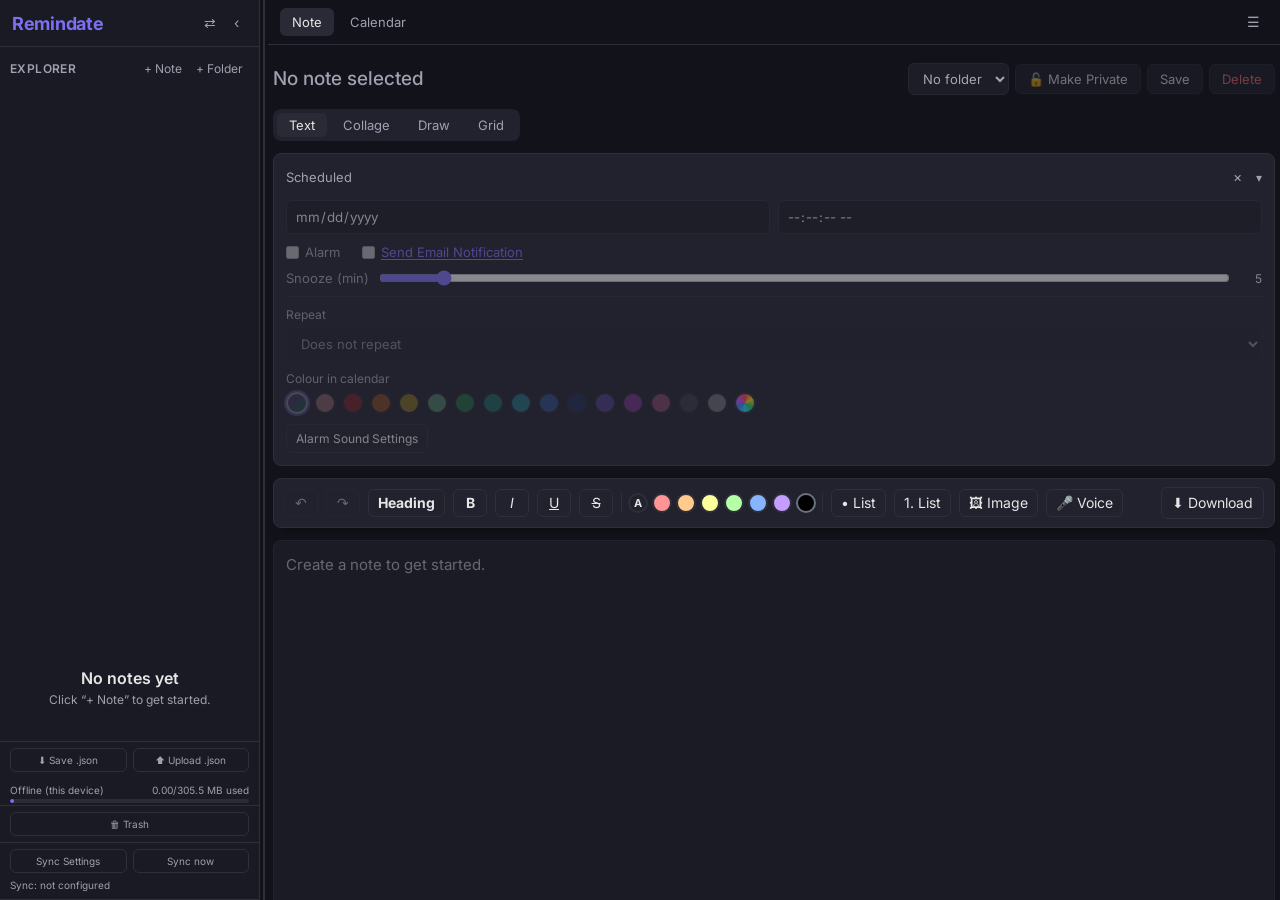
==== index.html @ 645e6fcd "MB usage shown" ====
<!DOCTYPE html>
<html lang="en">
<head>
    <meta charset="UTF-8">
    <meta name="viewport" content="width=device-width, initial-scale=1.0">
    <meta name="theme-color" content="#12121a">
    <title>Remindate</title>
    <link rel="icon" href="icon.svg" type="image/svg+xml">
    <link rel="stylesheet" href="style.css">
    <link rel="preconnect" href="https://fonts.googleapis.com">
    <link rel="preconnect" href="https://fonts.gstatic.com" crossorigin>
    <link href="https://fonts.googleapis.com/css2?family=Inter:wght@400;500;600;700&display=swap" rel="stylesheet">
</head>
<body>
    <div class="app" id="app">
        <!-- Sidebar -->
        <aside class="sidebar" id="sidebar">
            <div class="sidebar-header">
                <div class="sidebar-title">Remindate</div>
                <div class="sidebar-actions">
                    <button class="icon-btn" id="toggleSidebarSide" title="Move sidebar left or right">&#8644;</button>
                    <button class="icon-btn" id="collapseSidebar" title="Collapse sidebar">&#8249;</button>
                </div>
            </div>

            <div class="sidebar-section">
                <div class="sidebar-section-header">
                    <div>Explorer</div>
                    <div class="sidebar-section-actions">
                        <button class="ghost-btn" id="newNoteBtn">+ Note</button>
                        <button class="ghost-btn" id="newFolderBtn">+ Folder</button>
                    </div>
                </div>
                <div class="tree" id="tree"></div>
                <div class="empty-explorer" id="emptyExplorer" style="display:none;">
                    <div class="empty-title">No notes yet</div>
                    <div class="empty-sub">Click “+ Note” to get started.</div>
                </div>
            </div>

            <div class="sidebar-footer">
                <button class="footer-btn" id="exportBtn" title="Download all your notes as a .json file">⬇ Save .json</button>
                <button class="footer-btn" id="importBtn" title="Load notes from a .json file">⬆ Upload .json</button>
                <input type="file" id="importFile" accept=".json,application/json,text/plain" hidden>
            </div>
            <div class="storage-meters">
                <div class="storage-meter" hidden id="meterGithub">
                    <div class="storage-meter-top"><span class="storage-meter-name">GitHub (server)</span><span class="storage-meter-num"></span></div>
                    <div class="storage-meter-bar"><div class="storage-meter-fill"></div></div>
                </div>
                <div class="storage-meter" hidden id="meterServer">
                    <div class="storage-meter-top"><span class="storage-meter-name">Server</span><span class="storage-meter-num"></span></div>
                    <div class="storage-meter-bar"><div class="storage-meter-fill"></div></div>
                </div>
                <div class="storage-meter" id="meterLocal">
                    <div class="storage-meter-top"><span class="storage-meter-name">Offline (this device)</span><span class="storage-meter-num"></span></div>
                    <div class="storage-meter-bar"><div class="storage-meter-fill"></div></div>
                </div>
            </div>
            <div class="sidebar-footer">
                <button class="footer-btn" id="trashBtn" title="Recently deleted notes">🗑 Trash</button>
            </div>
            <div class="sidebar-footer">
                <button class="footer-btn" id="githubOpenBtn">Sync Settings</button>
                <button class="footer-btn" id="githubSyncBtn">Sync now</button>
            </div>
            <div class="github-status" id="githubStatus">Sync: not configured</div>
        </aside>

        <div class="sidebar-splitter" id="sidebarSplitter" title="Drag to resize the sidebar"></div>
        <button class="expand-sidebar" id="expandSidebar" title="Expand sidebar">&#8250;</button>

        <!-- Main panel -->
        <main class="main">
            <div class="topbar">
                <button class="icon-btn mobile-explorer-btn" id="mobileExplorerBtn" type="button" title="Notes &amp; folders" aria-label="Notes and folders">
                    <svg width="20" height="20" viewBox="0 0 24 24" fill="none" stroke="currentColor" stroke-width="2" stroke-linecap="round" stroke-linejoin="round"><path d="M3 7a2 2 0 0 1 2-2h4l2 2h8a2 2 0 0 1 2 2v8a2 2 0 0 1-2 2H5a2 2 0 0 1-2-2z"/></svg>
                </button>
                <div class="tabs">
                    <button class="tab active" id="tabNote">Note</button>
                    <button class="tab" id="tabCalendar">Calendar</button>
                </div>
                <button class="icon-btn" id="toggleSidebarMain" title="Settings">&#9776;</button>
            </div>

            <div class="content">
                <!-- Note-editor -->
                <section class="view" id="viewNote">
                    <div class="private-lock" id="privateLock" hidden>
                        <div class="private-lock-box">
                            <div class="private-lock-icon">🔒</div>
                            <div class="private-lock-title" id="privateLockTitle"></div>
                            <div class="private-lock-sub">This note is private.</div>
                            <div class="private-lock-form" id="privateLockForm">
                                <input type="password" id="privateLockInput" placeholder="Private Note Pass" autocomplete="off" aria-label="Private Note Pass">
                                <button class="btn btn-primary" id="privateLockBtn" type="button">Open</button>
                            </div>
                            <div class="private-lock-error" id="privateLockError" role="alert"></div>
                            <button class="link-btn private-lock-nopass" id="privateLockNoPass" type="button" hidden>Set your 'Private Note Pass' in Settings (Top right)</button>
                        </div>
                    </div>
                    <div class="editor-header">
                        <input type="text" id="noteTitle" class="title-input" placeholder="Title" autocomplete="off">
                        <div class="editor-actions">
                            <select id="noteFolder" class="folder-select" title="Folder for this note"></select>
                            <button class="btn private-btn" id="privateBtn" type="button" aria-pressed="false">🔓 Make Private</button>
                            <button class="btn" id="saveNoteBtn">Save</button>
                            <button class="btn btn-danger" id="deleteNoteBtn">Delete</button>
                        </div>
                    </div>

                    <div class="editor-toolbar">
                        <div class="mode-toggle">
                            <button class="toggle-btn active" id="modeText">Text</button>
                            <button class="toggle-btn" id="modeCollage">Collage</button>
                            <button class="toggle-btn" id="modeDraw">Draw</button>
                            <button class="toggle-btn" id="modeGrid">Grid</button>
                        </div>
                    </div>

                    <div class="card schedule-card">
                        <div class="card-header" id="scheduleHeader">
                            <div>Scheduled</div>
                            <div class="card-header-actions">
                                <button class="icon-btn" id="unscheduleBtn" title="Clear schedule">×</button>
                                <span class="chevron" id="scheduleChevron">&#9656;</span>
                            </div>
                        </div>
                        <div class="schedule-body" id="scheduleBody">
                            <div class="schedule-row">
                                <input type="date" id="scheduleDate" aria-label="Date">
                                <input type="time" id="scheduleTime" step="1" aria-label="Time">
                            </div>
                            <div class="check-row-group">
                                <label class="check-row"><input type="checkbox" id="alarmEnabled"> Alarm</label>
                                <span class="check-row email-row">
                                    <input type="checkbox" id="emailEnabled" aria-label="Send Email Notification">
                                    <button type="button" class="link-btn" id="emailSettingsLink" title="Set the email address">Send Email Notification</button>
                                    <span class="email-to" id="emailToLabel"></span>
                                </span>
                            </div>
                            <div class="step-row">
                                <span title="How long “Snooze” waits before the alarm rings again">Snooze (min)</span>
                                <input type="range" id="snoozeMinutes" min="1" max="60" value="5">
                                <span class="step-value" id="snoozeMinutesLabel">5</span>
                            </div>
                            <div class="schedule-section">
                                <div class="plan-row">
                                    <label for="edRepeatMode">Repeat</label>
                                    <select id="edRepeatMode" class="repeat-select"></select>
                                </div>
                                <div id="edWeeklyOptions" class="ed-weekly" hidden>
                                    <div class="advanced-label">Repeat on</div>
                                    <div class="weekday-options" id="edWeekdays"></div>
                                </div>
                                <div class="plan-row" id="edRepeatEndRow" hidden>
                                    <label for="edRepeatEnd">End date (optional)</label>
                                    <input type="date" id="edRepeatEnd">
                                </div>
                                <div class="skipped-row" id="edSkippedRow" hidden>
                                    <div class="advanced-label">Skipped days <span class="skipped-hint">(click ✕ to bring a day back)</span></div>
                                    <div class="skipped-list" id="edSkipped"></div>
                                </div>
                            </div>
                            <div class="note-color-row">
                                <span class="advanced-label">Colour in calendar</span>
                                <div class="note-colors" id="noteColors"></div>
                            </div>
                            <div class="schedule-summary" id="scheduleSummary"></div>
                            <div class="schedule-buttons">
                                <button class="btn alarm-sound-settings-btn" id="openAlarmSoundSettings" type="button">Alarm Sound Settings</button>
                            </div>
                        </div>
                    </div>

                    <div class="card draw-toolbar" id="drawToolbar" style="display:none;">
                        <div class="draw-tools">
                            <button class="swatch" id="colorSwatch" title="Text color"></button>
                            <input type="range" id="brushSize" min="1" max="40" value="6" title="Thickness">
                            <span class="step-value" id="brushSizeLabel">6</span>
                            <button class="tool-btn" id="toolSelect" title="Select: drag a box around parts of the drawing, then move, copy (Ctrl+C / Ctrl+D) or delete them">⬚</button>
                            <button class="tool-btn active" id="toolPen" title="Pen">✎</button>
                            <button class="tool-btn" id="toolEraser" title="Eraser">⌫</button>
                            <button class="tool-btn" id="toolFill" title="Bucket: click an area to fill it with the current colour">🪣</button>
                            <button class="tool-btn" id="toolImage" title="Add a picture (or paste one with Ctrl+V)">🖼</button>
                            <input type="file" id="drawImageFile" accept="image/*" multiple hidden>
                            <button class="tool-btn" id="toolUndo" title="Undo">↶</button>
                            <button class="tool-btn" id="toolClear" title="Clear all">✕</button>
                            <button class="tool-btn" id="toolCanvasBg" title="Canvas background">◧</button>
                            <span class="pick-actions" id="pickActions" hidden>
                                <span class="pick-count" id="pickCount"></span>
                                <button class="tool-btn pick-btn" id="pickCopy" type="button" title="Make a copy (Ctrl+D)">⧉ Copy</button>
                                <button class="tool-btn pick-btn danger" id="pickDelete" type="button" title="Delete (Delete key)">🗑 Delete</button>
                            </span>
                        </div>
                    </div>

                    <div class="card draw-toolbar text-toolbar" id="textToolbar">
                        <div class="draw-tools">
                            <button class="tool-btn" id="textUndo" type="button" title="Undo (Ctrl+Z)" disabled>↶</button>
                            <button class="tool-btn" id="textRedo" type="button" title="Redo (Ctrl+Y)" disabled>↷</button>
                            <button class="tool-btn heading-btn" id="headingBtn" title="Heading (Ctrl+Alt+2) – click again for normal text">Heading</button>
                            <button class="tool-btn" data-cmd="bold" title="Bold (Ctrl+B)"><b>B</b></button>
                            <button class="tool-btn" data-cmd="italic" title="Italic (Ctrl+I)"><i>I</i></button>
                            <button class="tool-btn" data-cmd="underline" title="Underline (Ctrl+U)"><u>U</u></button>
                            <button class="tool-btn" data-cmd="strikeThrough" title="Strikethrough (Ctrl+Shift+X)"><s>S</s></button>
                            <span class="text-colors" id="textColors" title="Text colour"></span>
                            <button class="tool-btn" data-cmd="insertUnorderedList" title="Bullet list (or type “- ” at the start of a line)">&bull; List</button>
                            <button class="tool-btn" data-cmd="insertOrderedList" title="Numbered list (or type “1. ” at the start of a line)">1. List</button>
                            <button class="tool-btn" id="insertImageBtn" title="Insert image (you can also paste or drag images in)">🖼 Image</button>
                            <input type="file" id="imageFile" accept="image/*" multiple hidden>
                            <button class="tool-btn" id="insertVoiceBtn" title="Record a voice note">🎤 Voice</button>
                            <span class="image-tools" id="imageTools" hidden>
                                <span class="tool-label">Image size</span>
                                <button class="tool-btn" data-img-size="12" title="Small: 12% of the width">S</button>
                                <button class="tool-btn" data-img-size="24" title="Medium: 24% of the width (4 fit on a line)">M</button>
                                <button class="tool-btn" data-img-size="48" title="Large: 48% of the width (2 fit on a line)">L</button>
                                <button class="tool-btn" data-img-size="100" title="Full width">Full</button>
                                <button class="tool-btn" id="imageSideBySide" title="Put this picture next to the picture on the line above">⇥ Next to above</button>
                                <button class="tool-btn" id="imageOwnLine" title="Put this picture on a line of its own">↵ Own line</button>
                                <button class="tool-btn" id="imageDownload" title="Download picture">⬇ Download</button>
                                <button class="tool-btn" id="imageRemove" title="Remove image">Remove</button>
                            </span>
                            <button class="tool-btn text-download" id="textDownload" type="button" title="Download this note as PDF or Word">⬇ Download</button>
                        </div>
                    </div>

                    <div class="card draw-toolbar text-toolbar collage-toolbar" id="collageToolbar" style="display:none;">
                        <div class="draw-tools">
                            <button class="tool-btn active" type="button" data-cb-tool="select" title="Select and move (V) – drag on the board to select several things">↖</button>
                            <button class="tool-btn" type="button" data-cb-tool="hand" title="Move the board (H) – or drag with the middle mouse button / hold Space">✋</button>
                            <button class="tool-btn" type="button" data-cb-tool="sticky" title="Sticky note (N) – or double-click on the board">🗒 Sticky</button>
                            <button class="tool-btn" type="button" data-cb-tool="text" title="Text (T)">T Text</button>
                            <button class="tool-btn" type="button" data-cb-tool="frame" title="Frame (F) – click, or drag to choose its size. Things inside move with it">▭ Frame</button>
                            <button class="tool-btn" type="button" data-cb-tool="arrow" title="Arrow (A) – drag from one thing to another">↗ Arrow</button>
                            <button class="tool-btn" type="button" id="cbImageBtn" title="Add pictures (you can also paste or drop them on the board)">🖼 Image</button>
                            <input type="file" id="cbImageFile" accept="image/*" multiple hidden>
                            <span class="text-colors cb-colors" id="cbColors" title="Colour of the selected sticky notes, frames, arrows or texts"></span>
                            <button class="tool-btn heading-btn" type="button" id="cbHeading" title="Heading">Heading</button>
                            <button class="tool-btn" type="button" data-cb-cmd="bold" title="Bold (Ctrl+B)"><b>B</b></button>
                            <button class="tool-btn" type="button" data-cb-cmd="italic" title="Italic (Ctrl+I)"><i>I</i></button>
                            <button class="tool-btn" type="button" data-cb-cmd="underline" title="Underline (Ctrl+U)"><u>U</u></button>
                            <button class="tool-btn" type="button" data-cb-cmd="strikeThrough" title="Strikethrough"><s>S</s></button>
                            <span class="text-colors" id="cbTextColors" title="Text colour"></span>
                            <button class="tool-btn" type="button" data-cb-cmd="insertUnorderedList" title="Bullet list">&bull; List</button>
                            <button class="tool-btn" type="button" data-cb-cmd="insertOrderedList" title="Numbered list">1. List</button>
                            <button class="tool-btn" type="button" id="cbUndo" title="Undo (Ctrl+Z)" disabled>↶</button>
                            <button class="tool-btn" type="button" id="cbRedo" title="Redo (Ctrl+Y)" disabled>↷</button>
                            <button class="tool-btn" type="button" id="cbDup" title="Duplicate (Ctrl+D, or Alt + drag)" disabled>⧉</button>
                            <button class="tool-btn" type="button" id="cbFront" title="Bring to front" disabled>⤒</button>
                            <button class="tool-btn" type="button" id="cbBack" title="Send to back" disabled>⤓</button>
                            <button class="tool-btn" type="button" id="cbDelete" title="Delete (Delete key)" disabled>🗑</button>
                            <button class="tool-btn cb-zoom" type="button" id="cbZoom" title="Back to 100%">100%</button>
                            <button class="tool-btn" type="button" id="cbFit" title="Show everything">⛶</button>
                        </div>
                    </div>

                    <div class="card draw-toolbar" id="gridToolbar" style="display:none;">
                        <div class="draw-tools">
                            <button class="swatch" id="gridColorSwatch" title="Color"></button>
                            <button class="tool-btn" id="gridSelect" title="Select: drag a box around coloured cells, then move, copy (Ctrl+D or Alt+drag) or delete them">⬚</button>
                            <button class="tool-btn active" id="gridPen" title="Fill cells">✎</button>
                            <button class="tool-btn" id="gridEraser" title="Erase cells">⌫</button>
                            <select id="gridType" class="folder-select grid-type" title="Grid shape">
                                <option value="triangle">Triangles</option>
                                <option value="square">Squares</option>
                                <option value="hexagon">Hexagons</option>
                                <option value="octagon">Octagons</option>
                            </select>
                            <select id="gridSize" class="folder-select grid-size" title="Cell size">
                                <option value="L">L</option>
                                <option value="M">M</option>
                                <option value="S">S</option>
                            </select>
                            <button class="tool-btn grid-rotate" id="gridRotate" type="button" title="Turn the grid 45°">⟳ 0°</button>
                            <button class="tool-btn" id="gridUndo" title="Undo">↶</button>
                            <button class="tool-btn" id="gridClear" title="Clear grid">✕</button>
                            <button class="tool-btn" id="gridBg" title="Background">◧</button>
                            <span class="pick-actions" id="gridPickActions" hidden>
                                <span class="pick-count" id="gridPickCount"></span>
                                <button class="tool-btn pick-btn" id="gridPickCopy" type="button" title="Make a copy, then drag it (Ctrl+D)">⧉ Copy</button>
                                <button class="tool-btn pick-btn danger" id="gridPickDelete" type="button" title="Delete (Delete key)">🗑 Delete</button>
                            </span>
                        </div>
                    </div>

                    <div class="editor-body">
                        <div id="noteContent" class="text-editor rich-editor" contenteditable="true" spellcheck="true" data-placeholder="Write your note here..."></div>
                        <div class="collage-board" id="collageBoard" style="display:none;">
                            <div class="cb-world" id="cbWorld">
                                <div class="cb-layer" id="cbFrames"></div>
                                <svg class="cb-arrows" id="cbArrows" xmlns="http://www.w3.org/2000/svg"></svg>
                                <div class="cb-layer" id="cbItems"></div>
                            </div>
                            <div class="cb-marquee" id="cbMarquee" hidden></div>
                            <div class="cb-empty" id="cbEmpty">Double-click to add a sticky note · scroll to zoom · middle mouse button to move</div>
                        </div>
                        <div class="draw-container zoom-viewport" id="drawContainer" style="display:none;">
                            <canvas id="drawCanvas" width="800" height="600"></canvas>
                            <button class="zoom-reset" type="button" hidden title="Reset zoom">1:1</button>
                        </div>
                        <div class="draw-container zoom-viewport" id="gridContainer" style="display:none;">
                            <canvas id="gridCanvas" width="800" height="800"></canvas>
                            <button class="zoom-reset" type="button" hidden title="Reset zoom">1:1</button>
                        </div>
                        <div class="zoom-hint" id="zoomHint" style="display:none;">Pinch with two fingers to zoom and move · Ctrl + scroll to zoom and middle mouse button to move on a computer</div>
                    </div>
                </section>

                <!-- Calendar -->
                <section class="view" id="viewCalendar" style="display:none;">
                    <div class="calendar-header">
                        <button class="icon-btn" id="calPrev" title="Previous month">‹</button>
                        <div class="calendar-month" id="calendarMonth"></div>
                        <button class="icon-btn" id="calNext" title="Next month">›</button>
                        <button class="btn clock-toggle" id="clockToggle" type="button" title="World clocks">🕐 Clock</button>
                    </div>
                    <div class="calendar-pane" id="calendarPane">
                        <div class="calendar-weekdays" id="calendarWeekdays"></div>
                        <div class="calendar-grid" id="calendarGrid"></div>
                        <div class="calendar-day-notes" id="calendarDayNotes"></div>
                    </div>
                    <div class="clock-pane" id="clockPane" hidden>
                        <div class="clock-grid" id="clockGrid"></div>
                    </div>
                </section>
            </div>
        </main>
    </div>

    <!-- Color picker -->
    <div class="modal" id="colorModal">
        <div class="modal-backdrop" id="colorBackdrop"></div>
        <div class="modal-content">
            <div class="modal-header">
                <div>Choose a color</div>
                <button class="icon-btn" id="colorClose" title="Close">&times;</button>
            </div>
            <div class="palette" id="palette"></div>
            <input type="color" id="colorCustom" value="#d1d5db" aria-label="Custom color">
        </div>
    </div>

    <!-- Canvas background -->
    <div class="modal" id="canvasBgModal">
        <div class="modal-backdrop" id="canvasBgBackdrop"></div>
        <div class="modal-content">
            <div class="modal-header">
                <div>Canvas background</div>
                <button class="icon-btn" id="canvasBgClose" title="Close">&times;</button>
            </div>
            <div class="palette" id="canvasPalette"></div>
            <input type="color" id="canvasBgCustom" value="#000000" aria-label="Custom background color">
        </div>
    </div>

    <!-- Schedule a note from Explorer -->
    <div class="modal" id="planFromTreeModal">
        <div class="modal-backdrop" id="planFromTreeBackdrop"></div>
        <div class="modal-content plan-modal">
            <div class="modal-header">
                <div>Schedule note</div>
                <button class="icon-btn" id="planFromTreeClose" title="Close">&times;</button>
            </div>
            <div class="plan-note-title" id="planFromTreeNoteTitle">-</div>
            <div class="plan-row">
                <label for="planFromTreeDate">Date</label>
                <input type="date" id="planFromTreeDate">
            </div>
            <div class="plan-row">
                <label for="planFromTreeTime">Time</label>
                <input type="time" id="planFromTreeTime" step="1">
            </div>
            <div class="check-row-group">
                <label class="check-row"><input type="checkbox" id="planFromTreeAlarm"> Alarm</label>
                <span class="check-row email-row">
                    <input type="checkbox" id="planEmailEnabled" aria-label="Send Email Notification">
                    <button type="button" class="link-btn" id="planEmailLink" title="Set the email address">Send Email Notification</button>
                    <span class="email-to" id="planEmailLabel"></span>
                </span>
            </div>
            <div class="note-color-row">
                <span class="advanced-label">Colour in calendar</span>
                <div class="note-colors" id="planNoteColors"></div>
            </div>
            <div class="step-row">
                <span title="How long “Snooze” waits before the alarm rings again">Snooze (min)</span>
                <input type="range" id="planFromTreeSnooze" min="1" max="60" value="5">
                <span class="step-value" id="planFromTreeSnoozeLabel">5</span>
            </div>
            <button class="btn advanced-toggle" id="advancedSettingsToggle" type="button" aria-expanded="false">Advanced settings</button>
            <div id="advancedSettings" class="advanced-settings" hidden>
                <div class="plan-row">
                    <label for="repeatMode">Repeat</label>
                    <select id="repeatMode" class="repeat-select"></select>
                </div>
                <div id="weeklyOptions" hidden>
                    <div class="advanced-label">Repeat on</div>
                    <div class="weekday-options" id="weekdayOptions"></div>
                </div>
                <div class="plan-row" id="repeatEndRow"><label for="repeatEndDate">End date (optional)</label><input type="date" id="repeatEndDate"></div>
            </div>
            <div class="modal-actions">
                <button class="btn" id="planFromTreeCancel">Cancel</button>
                <button class="btn btn-primary" id="planFromTreeSave">Save</button>
            </div>
        </div>
    </div>

    <div class="modal" id="alarmSoundModal">
        <div class="modal-backdrop" id="alarmSoundBackdrop"></div>
        <div class="modal-content alarm-sound-modal">
            <div class="modal-header">
                <div>Alarm Sound Settings</div>
                <button class="icon-btn" id="alarmSoundClose" title="Close">&times;</button>
            </div>
            <p class="alarm-sound-description">The standard alarm sound is active by default. Choose a custom MP3, MP4 audio, or WAV file if you prefer.</p>
            <div class="alarm-sound-status" id="alarmSoundStatus">Using standard sound</div>
            <label class="plan-row" for="alarmSoundFile">Custom sound</label>
            <input type="file" id="alarmSoundFile" accept="audio/mpeg,audio/mp4,audio/wav,audio/x-wav,.mp3,.mp4,.wav">
            <button class="btn" id="standardAlarmSoundBtn" type="button">Use standard sound</button>
            <button class="btn" id="testAlarmSoundBtn" type="button">Test sound</button>
        </div>
    </div>

    <!-- Generic dialog (rename / confirm) -->
    <div class="modal dialog-modal" id="dialogModal">
        <div class="modal-backdrop" id="dialogBackdrop"></div>
        <div class="modal-content">
            <div class="modal-header">
                <div id="dialogTitle">Dialog</div>
                <button class="icon-btn" id="dialogClose" title="Close">&times;</button>
            </div>
            <div class="dialog-message" id="dialogMessage"></div>
            <input type="text" id="dialogInput" autocomplete="off">
            <div class="modal-actions">
                <button class="btn" id="dialogCancel">Cancel</button>
                <button class="btn" id="dialogAlt" hidden></button>
                <button class="btn btn-primary" id="dialogOk">OK</button>
            </div>
        </div>
    </div>

    <!-- Trash -->
    <div class="modal" id="trashModal">
        <div class="modal-backdrop" id="trashBackdrop"></div>
        <div class="modal-content trash-modal">
            <div class="modal-header">
                <div>Trash</div>
                <button class="icon-btn" id="trashClose" title="Close">&times;</button>
            </div>
            <div class="trash-help">Deleted notes stay here for 30 days on this device.</div>
            <div class="trash-list" id="trashList"></div>
            <div class="modal-actions">
                <button class="btn btn-danger" id="emptyTrashBtn">Empty trash</button>
            </div>
        </div>
    </div>

    <!-- Voice note recorder -->
    <div class="modal" id="voiceModal">
        <div class="modal-backdrop" id="voiceBackdrop"></div>
        <div class="modal-content voice-modal">
            <div class="modal-header">
                <div>Voice note</div>
                <button class="icon-btn" id="voiceClose" title="Close">&times;</button>
            </div>
            <div class="voice-recorder">
                <button class="voice-rec-btn" id="voiceRecBtn" type="button" title="Start recording">●</button>
                <div class="voice-rec-info">
                    <div class="voice-timer" id="voiceTimer">0:00</div>
                    <div class="voice-status" id="voiceStatus">Press the red button to start recording</div>
                    <div class="voice-level"><div class="voice-level-bar" id="voiceLevelBar"></div></div>
                </div>
            </div>
            <audio id="voicePreview" controls hidden></audio>
            <div class="plan-row">
                <label for="voiceName">Name</label>
                <input type="text" id="voiceName" autocomplete="off">
            </div>
            <div class="modal-actions">
                <button class="btn voice-upload" id="voiceUploadBtn" type="button">Upload audio file</button>
                <input type="file" id="voiceFile" accept="audio/*" multiple hidden>
                <button class="btn" id="voiceCancel" type="button">Cancel</button>
                <button class="btn btn-primary" id="voiceInsert" type="button" disabled>Insert</button>
            </div>
        </div>
    </div>

    <!-- Email notification -->
    <div class="modal" id="emailModal">
        <div class="modal-backdrop" id="emailBackdrop"></div>
        <div class="modal-content email-modal">
            <div class="modal-header">
                <div>Email notification</div>
                <button class="icon-btn" id="emailClose" title="Close">&times;</button>
            </div>
            <div class="email-help">Get an email at the scheduled time of this note (and on every repeat).</div>
            <div class="plan-row">
                <label for="emailAddress">Email address</label>
                <input type="email" id="emailAddress" placeholder="you@example.com" autocomplete="email">
            </div>
            <label class="check-row"><input type="checkbox" id="emailRemember" checked> Use this address for other notes too</label>
            <div class="email-status" id="emailStatus"></div>
            <button class="btn email-help-btn" id="emailHelpBtn" type="button">❓ How to setup: Google Apps Script Emails</button>
            <div class="modal-actions">
                <button class="btn" id="emailTurnOff" type="button">Turn off</button>
                <button class="btn" id="emailCancel" type="button">Cancel</button>
                <button class="btn btn-primary" id="emailSave" type="button">Save</button>
            </div>
        </div>
    </div>

    <!-- Pick an existing note for a calendar day -->
    <div class="modal" id="notePickerModal">
        <div class="modal-backdrop" id="notePickerBackdrop"></div>
        <div class="modal-content note-picker-modal">
            <div class="modal-header">
                <div id="notePickerTitle">Add a note to this day</div>
                <button class="icon-btn" id="notePickerClose" title="Close">&times;</button>
            </div>
            <input type="search" id="notePickerSearch" class="note-picker-search" placeholder="Search notes…" autocomplete="off">
            <div class="note-picker-list" id="notePickerList"></div>
        </div>
    </div>

    <!-- Action menu (⋯ on phones) -->
    <div class="modal action-sheet-modal" id="actionSheet">
        <div class="modal-backdrop" id="actionSheetBackdrop"></div>
        <div class="modal-content action-sheet">
            <div class="action-sheet-title" id="actionSheetTitle"></div>
            <div class="action-sheet-buttons" id="actionSheetButtons"></div>
            <button class="btn action-cancel" id="actionSheetCancel" type="button">Cancel</button>
        </div>
    </div>

    <!-- How to set up the Google Apps Script that sends the emails -->
    <div class="modal" id="emailHelpModal">
        <div class="modal-backdrop" id="emailHelpBackdrop"></div>
        <div class="modal-content email-help-modal">
            <div class="modal-header">
                <div>How to setup: Google Apps Script Emails</div>
                <button class="icon-btn" id="emailHelpClose" title="Close">&times;</button>
            </div>
            <div class="help-body">
                <p class="help-intro">Remindate is a website without its own server, so a small script in <b>your Google account</b> sends the emails. Every minute it reads your synced notes from GitHub and emails the ones that are due, from your own Gmail. You only set this up once; after that it also works when your computer and phone are off.</p>

                <ol class="help-steps">
                    <li>
                        <b>Turn on GitHub Sync in Remindate.</b>
                        Open <i>GitHub Sync settings</i> (bottom of the explorer), fill it in and tick <i>Sync automatically after changes</i>. The script only sees notes that are on GitHub.
                        <div class="help-note" id="emailHelpRepo"></div>
                    </li>
                    <li>
                        <b>Create the script.</b>
                        Go to <a href="https://script.google.com/home/projects/create" target="_blank" rel="noopener noreferrer">script.google.com → New project</a> (sign in with the Google account that should send the emails). Click the title <i>Untitled project</i> and name it <i>Remindate email reminders</i>.
                    </li>
                    <li>
                        <b>Paste the code.</b>
                        Select all the example code in the editor and delete it, then paste the Remindate code:
                        <div class="help-code-actions">
                            <button class="btn btn-primary" id="emailHelpCopy" type="button">📋 Copy code</button>
                            <button class="btn" id="emailHelpToggleCode" type="button">Show code</button>
                            <span class="help-copy-status" id="emailHelpCopyStatus"></span>
                        </div>
                        <textarea class="help-code" id="emailHelpCode" readonly hidden spellcheck="false"></textarea>
                        Press <kbd>Ctrl</kbd>+<kbd>S</kbd> to save.
                    </li>
                    <li>
                        <b>Check the time zone.</b>
                        Click the gear icon <i>Project Settings</i> on the left. The time zone should be yours (for the Netherlands: <i>(GMT+01:00) Central European Time – Amsterdam/Brussels</i>).
                    </li>
                    <li>
                        <b>Add your GitHub token.</b>
                        Still in Project Settings, scroll down to <i>Script properties</i> → <i>Add script property</i>.
                        Property: <code>GITHUB_TOKEN</code> · Value: your GitHub token (the same one as in Remindate's GitHub Sync settings). Click <i>Save script properties</i>.
                    </li>
                    <li>
                        <b>Start it.</b>
                        Go back to the editor (<i>&lt;&gt;</i> icon). At the top, choose the function <code>setup</code> and press <i>Run</i>.
                        Google asks for permission: <i>Review permissions</i> → choose your account → <i>Advanced</i> → <i>Go to Remindate email reminders (unsafe)</i> → <i>Allow</i>.
                        <span class="help-note">“Unsafe” only means Google hasn't reviewed it: it's your own script. It needs: send email as you, connect to GitHub, run every minute.</span>
                        The log should say <i>“Setup done. Found … notes … Checking every minute.”</i>
                        <span class="help-note">Error “Er is een serverfout opgetreden / A server error occurred”? That happens right after allowing. Just press <i>Run</i> again.</span>
                    </li>
                    <li>
                        <b>Send a test email.</b>
                        Choose the function <code>sendTestEmail</code> and press <i>Run</i>. Check your inbox (and the spam folder the first time).
                    </li>
                </ol>

                <div class="help-done">✅ That's it. In Remindate, tick <b>Send Email Notification</b> on a note and make sure it's synced. The email arrives within about a minute of the note's time.</div>

                <details class="help-trouble">
                    <summary>Something not working?</summary>
                    <ul>
                        <li><b>“Add the script property GITHUB_TOKEN first”</b>: step 5 is missing.</li>
                        <li><b>“GitHub refused the token”</b>: the token expired or can't read your data repo. Make a new one and paste it in the script property.</li>
                        <li><b>“remindate.json not found”</b>: GitHub Sync isn't on yet, or the repo name in the code doesn't match. Press <i>Sync now</i> in Remindate.</li>
                        <li><b>No emails</b>: in Apps Script, <i>Triggers</i> should show <code>checkReminders</code>, and <i>Executions</i> a run every minute. If not, run <code>setup</code> again.</li>
                        <li>A normal Gmail account can send about 100 emails a day.</li>
                    </ul>
                </details>
            </div>
            <div class="modal-actions">
                <a class="btn" href="https://script.google.com/home" target="_blank" rel="noopener noreferrer">Open Google Apps Script</a>
                <button class="btn btn-primary" id="emailHelpDone" type="button">Got it</button>
            </div>
        </div>
    </div>

    <!-- Settings Modal -->
    <div class="modal" id="settingsModal">
        <div class="modal-backdrop" id="settingsBackdrop"></div>
        <div class="modal-content settings-modal">
            <div class="modal-header">
                <div>Settings</div>
                <button class="icon-btn" id="settingsClose" title="Close">&times;</button>
            </div>
            <div class="settings-tabs" role="tablist">
                <button class="settings-tab active" data-tab="holidays" role="tab" type="button">Add Holiday Calendar</button>
                <button class="settings-tab" data-tab="pass" role="tab" type="button">Private Note Pass</button>
            </div>
            <div class="settings-section" data-settings-panel="pass" hidden>
                <div class="settings-title">Private Note Pass</div>
                <div class="settings-sub" id="passStatus"></div>
                <div class="plan-row" id="passCurrentRow">
                    <label for="passCurrent">Current pass</label>
                    <input type="password" id="passCurrent" autocomplete="off">
                </div>
                <div class="plan-row">
                    <label for="passNew">New pass</label>
                    <input type="password" id="passNew" autocomplete="new-password">
                </div>
                <div class="plan-row">
                    <label for="passRepeat">Repeat new pass</label>
                    <input type="password" id="passRepeat" autocomplete="new-password">
                </div>
                <div class="private-lock-error" id="passError" role="alert"></div>
                <div class="modal-actions"><button class="btn btn-primary" id="passSave" type="button">Set pass</button></div>
                <div class="settings-sub">Private notes ask for this pass every time you open them. The pass is saved on this device only, so set it on your other devices too. It locks the note in the app; the note itself is not encrypted in your synced file.</div>
            </div>
            <div class="settings-section" data-settings-panel="holidays">
                <div class="settings-title">Holidays in the calendar</div>
                <div class="settings-sub">Tick the holidays that should show up automatically.</div>
                <div class="holiday-options" id="holidayOptions"></div>
                <div class="holiday-legend"><span class="holiday-swatch"></span> Holidays look like this in the calendar</div>
            </div>
        </div>
    </div>

    <!-- GitHub Sync Modal -->
    <div class="modal" id="githubModal">
        <div class="modal-backdrop" id="githubBackdrop"></div>
        <div class="modal-content github-modal">
            <div class="modal-header">
                <div>GitHub Sync settings</div>
                <button class="icon-btn" id="githubClose" title="Close">&times;</button>
            </div>
            <div class="github-help">
                Use a <strong>fine-grained PAT</strong> with only <code>Contents: Read and write</code> access to your data repository.
                <a href="https://github.com/settings/personal-access-tokens" target="_blank" rel="noopener noreferrer">Find personal access tokens in GitHub settings &#8599;</a>
            </div>
            <div class="plan-row">
                <label for="ghOwner">Username / Owner</label>
                <input type="text" id="ghOwner" placeholder="your-github-username">
            </div>
            <div class="plan-row">
                <label for="ghRepo">Repository name</label>
                <input type="text" id="ghRepo" placeholder="Remindate-DATA-PRIVATE">
            </div>
            <div class="plan-row">
                <label for="ghPath">File path</label>
                <input type="text" id="ghPath" placeholder="remindate.json" value="remindate.json">
            </div>
            <div class="plan-row">
                <label for="ghToken">Personal Access Token</label>
                <input type="password" id="ghToken" placeholder="github_pat_...">
            </div>
            <label class="check-row"><input type="checkbox" id="ghAutoSync"> Sync automatically after changes</label>
            <div class="modal-actions">
                <button class="btn" id="githubTestBtn">Test connection</button>
                <button class="btn" id="githubClearBtn">Clear</button>
                <button class="btn btn-primary" id="githubSaveBtn">Save</button>
            </div>
            <div class="github-tip">Your token is stored only in this browser local storage.</div>
        </div>
    </div>

    <!-- Sync Settings: choose how to sync -->
    <div class="modal" id="syncChooserModal">
        <div class="modal-backdrop" id="syncChooserBackdrop"></div>
        <div class="modal-content sync-chooser">
            <div class="modal-header">
                <div>Sync Settings</div>
                <button class="icon-btn" id="syncChooserClose" title="Close">&times;</button>
            </div>
            <div class="github-help">Choose where your remindate.json is kept in sync. You can use one or both; “Sync now” syncs everything that is set up.</div>
            <button class="sync-choice" id="syncChooseGithub" type="button">
                <span class="sync-choice-icon">🐙</span>
                <span class="sync-choice-text"><b>GitHub Sync</b><small>Free. Stores remindate.json in a private GitHub repo. Needed for the email reminders.</small></span>
                <span class="sync-choice-state" id="syncChooseGithubState"></span>
            </button>
            <button class="sync-choice" id="syncChooseServer" type="button">
                <span class="sync-choice-icon">🖥️</span>
                <span class="sync-choice-text"><b>Server Sync</b><small>Your own (paid) server or hosting, e.g. a VPS, Railway or Render, running the Remindate sync server.</small></span>
                <span class="sync-choice-state" id="syncChooseServerState"></span>
            </button>
        </div>
    </div>

    <!-- Server Sync Modal -->
    <div class="modal" id="serverModal">
        <div class="modal-backdrop" id="serverBackdrop"></div>
        <div class="modal-content github-modal">
            <div class="modal-header">
                <div>Server Sync settings</div>
                <button class="icon-btn" id="serverClose" title="Close">&times;</button>
            </div>
            <div class="github-help">
                Sync remindate.json with your own server. Put <code>scripts/remindate-sync-server.js</code> on any paid host that runs Node.js (VPS, Railway, Render, …) and fill in its address and token below. See <code>SERVER-SYNC.md</code> for the steps.
                The address must use <code>https://</code>.
            </div>
            <div class="plan-row">
                <label for="srvUrl">Server address</label>
                <input type="url" id="srvUrl" placeholder="https://your-server.example.com/remindate.json">
            </div>
            <div class="plan-row">
                <label for="srvToken">Access token</label>
                <input type="password" id="srvToken" placeholder="the SYNC_TOKEN you set on the server">
            </div>
            <label class="check-row"><input type="checkbox" id="srvAutoSync"> Sync automatically after changes</label>
            <div class="modal-actions">
                <button class="btn" id="serverTestBtn">Test connection</button>
                <button class="btn" id="serverClearBtn">Clear</button>
                <button class="btn btn-primary" id="serverSaveBtn">Save</button>
            </div>
            <div class="github-tip">Your token is stored only in this browser local storage. Email reminders still read from GitHub.</div>
        </div>
    </div>

    <!-- Add a world clock -->
    <div class="modal" id="clockModal">
        <div class="modal-backdrop" id="clockBackdrop"></div>
        <div class="modal-content clock-modal">
            <div class="modal-header">
                <div>Add a clock</div>
                <button class="icon-btn" id="clockClose" title="Close">&times;</button>
            </div>
            <input type="search" id="clockSearch" placeholder="Search a city or country…" autocomplete="off" aria-label="Search a city or country">
            <div class="clock-city-list" id="clockCityList"></div>
        </div>
    </div>

    <div id="toastHost"></div>

    <script src="app.js"></script>
</body>
</html>
---- style.css ----
* {
    margin: 0;
    padding: 0;
    box-sizing: border-box;
}

:root {
    --bg: #12121a;
    --panel: #1a1a24;
    --card: #22222e;
    --border: #2f2f3a;
    --text: #e6e6e6;
    --text-dim: #a0a0b0;
    --primary: #7c6ff0;
    --danger: #f87171;
    --hover: #2a2a36;
    --sidebar-width: 260px;
}

html, body {
    height: 100%;
}

body {
    font-family: 'Inter', -apple-system, BlinkMacSystemFont, 'Segoe UI', sans-serif;
    background: var(--bg);
    color: var(--text);
    overflow: hidden;
}

button, input, select, textarea {
    font-family: inherit;
}

button:disabled {
    opacity: 0.45;
    cursor: not-allowed;
}

/* ---------- layout ---------- */

.app {
    display: grid;
    grid-template-columns: var(--sidebar-width) 8px 1fr;
    height: 100vh;
    height: 100dvh;
    position: relative;
}

.app.sidebar-right {
    grid-template-columns: 1fr 8px var(--sidebar-width);
}

.app .sidebar { grid-column: 1; grid-row: 1; }
.app .sidebar-splitter { grid-column: 2; grid-row: 1; }
.app .main { grid-column: 3; grid-row: 1; }

.app.sidebar-right .sidebar {
    grid-column: 3;
    grid-row: 1;
}

.app.sidebar-right .sidebar-splitter {
    grid-column: 2;
    grid-row: 1;
}

.app.sidebar-right .main {
    grid-column: 1;
    grid-row: 1;
}

.app.sidebar-collapsed {
    grid-template-columns: 0 0 1fr;
}

.app.sidebar-collapsed.sidebar-right {
    grid-template-columns: 1fr 0 0;
}

.app.sidebar-collapsed .sidebar,
.app.sidebar-collapsed .sidebar-splitter {
    display: none;
}

/* ---------- sidebar ---------- */

.sidebar {
    background: var(--panel);
    border-right: 1px solid var(--border);
    display: flex;
    flex-direction: column;
    overflow: hidden;
    min-width: 0;
}

.sidebar-right .sidebar {
    border-right: none;
    border-left: 1px solid var(--border);
}

.sidebar-header {
    display: flex;
    align-items: center;
    justify-content: space-between;
    padding: 10px 12px;
    border-bottom: 1px solid var(--border);
    flex-shrink: 0;
}

.sidebar-title {
    font-weight: 700;
    color: var(--primary);
    font-size: 18px;
    letter-spacing: -0.3px;
}

.sidebar-actions {
    display: flex;
    gap: 2px;
}

.icon-btn {
    background: transparent;
    border: none;
    color: var(--text-dim);
    cursor: pointer;
    padding: 6px 8px;
    border-radius: 6px;
    font-size: 14px;
    line-height: 1;
}

.icon-btn:hover {
    background: var(--hover);
    color: var(--text);
}

.sidebar-section {
    flex: 1;
    display: flex;
    flex-direction: column;
    overflow: hidden;
    padding: 10px;
    min-height: 0;
}

.sidebar-section-header {
    display: flex;
    align-items: center;
    justify-content: space-between;
    margin-bottom: 8px;
    color: var(--text-dim);
    font-size: 12px;
    font-weight: 600;
    text-transform: uppercase;
    letter-spacing: 0.4px;
    flex-shrink: 0;
}

.sidebar-section-actions {
    display: flex;
    gap: 2px;
    text-transform: none;
    letter-spacing: 0;
}

.ghost-btn {
    background: transparent;
    border: none;
    color: var(--text-dim);
    cursor: pointer;
    padding: 4px 6px;
    border-radius: 6px;
    font-size: 12px;
}

.ghost-btn:hover {
    background: var(--hover);
    color: var(--text);
}

.tree {
    flex: 1;
    overflow-y: auto;
    display: flex;
    flex-direction: column;
    gap: 2px;
    min-height: 0;
}

.tree::-webkit-scrollbar,
.content::-webkit-scrollbar {
    width: 8px;
}

.tree::-webkit-scrollbar-thumb,
.content::-webkit-scrollbar-thumb {
    background: var(--border);
    border-radius: 4px;
}

.folder {
    display: flex;
    flex-direction: column;
}

.folder-header {
    display: flex;
    align-items: center;
    gap: 6px;
    padding: 6px 8px;
    border-radius: 6px;
    cursor: pointer;
    -webkit-user-select: none; user-select: none;
}

.folder-header:hover {
    background: var(--hover);
}

.folder-header.drag-over { background: rgba(124, 111, 240, 0.2); outline: 1px solid var(--primary); }

.folder-chevron {
    font-size: 11px;
    color: var(--text-dim);
    width: 10px;
    text-align: center;
}

.folder-name {
    flex: 1;
    font-size: 13px;
    white-space: nowrap;
    overflow: hidden;
    text-overflow: ellipsis;
}

.folder-actions {
    display: flex;
    gap: 4px;
    opacity: 0;
}

.folder-header:hover .folder-actions,
.folder-header:focus-within .folder-actions {
    opacity: 1;
}

.folder-action-btn {
    border: 1px solid var(--border);
    border-radius: 5px;
    background: var(--panel);
    color: var(--text-dim);
    padding: 4px 7px;
    font-size: 10px;
    cursor: pointer;
    white-space: nowrap;
}

.folder-action-btn:hover { color: var(--text); border-color: var(--primary); }
.folder-delete:hover { border-color: var(--danger); color: var(--danger); }

.folder-items {
    display: flex;
    flex-direction: column;
    margin-left: 14px;
    gap: 2px;
    border-left: 1px solid var(--border);
    padding-left: 6px;
}

.folder-empty {
    font-size: 12px;
    color: var(--text-dim);
    padding: 4px 8px;
}

.note-item {
    display: flex;
    flex-direction: column;
    padding: 6px 8px;
    border-radius: 6px;
    cursor: grab;
    gap: 2px;
}

.note-item:active {
    cursor: grabbing;
}

.note-item:hover {
    background: var(--hover);
}

.note-item.active {
    background: rgba(124, 111, 240, 0.18);
    box-shadow: inset 2px 0 0 var(--primary);
}

.note-item-title {
    font-size: 13px;
    white-space: nowrap;
    overflow: hidden;
    text-overflow: ellipsis;
}

.note-item-meta {
    font-size: 11px;
    color: var(--text-dim);
    white-space: nowrap;
    overflow: hidden;
    text-overflow: ellipsis;
}

.empty-explorer {
    text-align: center;
    color: var(--text-dim);
    padding: 24px 8px;
}

.empty-title {
    font-weight: 600;
    margin-bottom: 4px;
    color: var(--text);
}

.empty-sub {
    font-size: 12px;
}

.sidebar-footer {
    border-top: 1px solid var(--border);
    padding: 6px 10px;
    display: flex;
    gap: 6px;
    flex-shrink: 0;
}

.footer-btn {
    flex: 1;
    background: transparent;
    border: 1px solid var(--border);
    color: var(--text-dim);
    border-radius: 6px;
    padding: 5px 4px;
    font-size: 10px;
    cursor: pointer;
    white-space: nowrap;
    overflow: hidden;
    text-overflow: ellipsis;
}

.footer-btn:hover {
    color: var(--text);
    border-color: var(--primary);
}

.sync-status {
    padding: 4px 10px 4px;
    font-size: 10px;
    color: var(--text-dim);
    white-space: nowrap;
    overflow: hidden;
    text-overflow: ellipsis;
}

.github-status {
    padding: 0 10px 8px;
    font-size: 10px;
    color: var(--text-dim);
    border-bottom: 1px solid var(--border);
    white-space: nowrap;
    overflow: hidden;
    text-overflow: ellipsis;
}

/* ---------- splitter ---------- */

.sidebar-splitter {
    background: transparent;
    cursor: col-resize;
    position: relative;
    z-index: 5;
}

.sidebar-splitter::after {
    content: '';
    position: absolute;
    left: 3px;
    top: 0;
    bottom: 0;
    width: 2px;
    background: var(--border);
}

.sidebar-splitter:hover::after,
.sidebar-splitter.dragging::after {
    background: var(--primary);
}

.expand-sidebar {
    position: fixed;
    top: 50%;
    transform: translateY(-50%);
    z-index: 20;
    background: var(--panel);
    border: 1px solid var(--border);
    color: var(--text);
    border-radius: 6px;
    padding: 10px 6px;
    cursor: pointer;
    display: none;
}

.expand-sidebar:hover {
    border-color: var(--primary);
}

/* ---------- main ---------- */

.main {
    display: flex;
    flex-direction: column;
    overflow: hidden;
    min-width: 0;
}

.topbar {
    display: flex;
    align-items: center;
    justify-content: space-between;
    padding: 8px 12px;
    border-bottom: 1px solid var(--border);
    flex-shrink: 0;
}

.tabs {
    display: flex;
    gap: 4px;
}

.tab {
    background: transparent;
    border: none;
    color: var(--text-dim);
    cursor: pointer;
    padding: 6px 12px;
    border-radius: 6px;
    font-size: 13px;
}

.tab:hover {
    color: var(--text);
}

.tab.active {
    background: var(--hover);
    color: var(--text);
}

.content {
    flex: 1;
    overflow-y: auto;
    padding: 16px;
    min-height: 0;
}

.view {
    max-width: 1200px;
    margin: 0 auto;
    display: flex;
    flex-direction: column;
    gap: 12px;
    padding-bottom: 24px;
}

/* ---------- editor ---------- */

.editor-header {
    display: flex;
    gap: 8px;
    align-items: center;
}

.title-input {
    flex: 1;
    min-width: 0;
    background: transparent;
    border: none;
    border-bottom: 1px solid transparent;
    color: var(--text);
    font-size: 19px;
    font-weight: 700;
    padding: 6px 0;
    outline: none;
}

.title-input:focus {
    border-bottom-color: var(--border);
}

.title-input::placeholder {
    color: var(--text-dim);
    font-weight: 500;
}

.editor-actions {
    display: flex;
    gap: 6px;
    flex-shrink: 0;
}

.btn {
    background: var(--card);
    border: 1px solid var(--border);
    color: var(--text);
    cursor: pointer;
    padding: 6px 12px;
    border-radius: 6px;
    font-size: 13px;
}

.btn:hover {
    background: var(--hover);
}

.btn-danger {
    color: var(--danger);
}

.btn-danger:hover {
    border-color: var(--danger);
}

.editor-toolbar {
    display: flex;
    align-items: center;
    justify-content: space-between;
    gap: 8px;
}

.mode-toggle {
    display: flex;
    gap: 4px;
    background: var(--card);
    padding: 4px;
    border-radius: 8px;
}

.toggle-btn {
    background: transparent;
    border: none;
    color: var(--text-dim);
    cursor: pointer;
    padding: 4px 12px;
    border-radius: 5px;
    font-size: 13px;
}

.toggle-btn.active {
    background: var(--hover);
    color: var(--text);
}

.folder-select {
    background: var(--card);
    border: 1px solid var(--border);
    color: var(--text);
    padding: 6px 10px;
    border-radius: 6px;
    font-size: 13px;
    max-width: 200px;
}

/* ---------- cards ---------- */

.card {
    background: var(--card);
    border: 1px solid var(--border);
    border-radius: 8px;
    overflow: hidden;
}

.card-header {
    display: flex;
    align-items: center;
    justify-content: space-between;
    padding: 10px 12px;
    cursor: pointer;
    -webkit-user-select: none; user-select: none;
    font-size: 13px;
    color: var(--text-dim);
}

.card-header-actions {
    display: flex;
    align-items: center;
    gap: 6px;
}

.chevron {
    color: var(--text-dim);
    font-size: 12px;
}

.schedule-body {
    padding: 0 12px 12px;
    display: flex;
    flex-direction: column;
    gap: 10px;
}

.schedule-row {
    display: flex;
    gap: 8px;
}

.schedule-row input {
    flex: 1;
    min-width: 0;
    background: var(--panel);
    border: 1px solid var(--border);
    color: var(--text);
    padding: 6px 8px;
    border-radius: 6px;
    color-scheme: dark;
}

.check-row {
    display: flex;
    align-items: center;
    gap: 6px;
    font-size: 13px;
    color: var(--text-dim);
    cursor: pointer;
}

.step-row {
    display: flex;
    align-items: center;
    gap: 10px;
    font-size: 13px;
    color: var(--text-dim);
}

.step-row input[type="range"] {
    flex: 1;
    accent-color: var(--primary);
}

.step-value {
    min-width: 22px;
    text-align: right;
    color: var(--text);
    font-size: 12px;
}

/* ---------- drawing ---------- */

.draw-toolbar {
    padding: 8px 10px;
}

.draw-tools {
    display: flex;
    align-items: center;
    gap: 8px;
    flex-wrap: wrap;
}

.draw-tools input[type="range"] {
    width: 90px;
    accent-color: var(--primary);
}

.swatch {
    width: 28px;
    height: 28px;
    border-radius: 50%;
    border: 2px solid var(--border);
    cursor: pointer;
    background: #d1d5db;
    flex-shrink: 0;
}

.tool-btn {
    background: transparent;
    border: 1px solid var(--border);
    color: var(--text);
    cursor: pointer;
    padding: 5px 9px;
    border-radius: 6px;
    font-size: 14px;
    line-height: 1.2;
}

.tool-btn:hover {
    background: var(--hover);
}

.tool-btn.active {
    background: var(--hover);
    border-color: var(--primary);
}

.editor-body {
    display: flex;
    flex-direction: column;
}

.text-editor {
    width: 100%;
    min-height: 840px;
    background: var(--card);
    border: 1px solid var(--border);
    color: var(--text);
    padding: 12px;
    border-radius: 8px;
    font-size: 15px;
    line-height: 1.6;
    resize: vertical;
    outline: none;
}

.text-editor:focus {
    border-color: var(--primary);
}

.draw-container {
    width: 100%;
    background: var(--card);
    border: 1px solid var(--border);
    border-radius: 8px;
    overflow: hidden;
}

#drawCanvas {
    display: block;
    width: 100%;
    touch-action: none;
    cursor: crosshair;
}

/* ---------- calendar ---------- */

.calendar-header {
    display: flex;
    align-items: center;
    justify-content: center;
    gap: 16px;
    padding: 4px 0 8px;
}

.calendar-month {
    font-size: 18px;
    font-weight: 600;
    min-width: 200px;
    text-align: center;
    text-transform: capitalize;
}

.calendar-weekdays,
.calendar-grid {
    display: grid;
    grid-template-columns: repeat(7, minmax(0, 1fr));
    gap: 4px;
}

.calendar-weekday {
    text-align: center;
    font-size: 11px;
    color: var(--text-dim);
    text-transform: uppercase;
    padding: 4px 0;
    letter-spacing: 0.5px;
}

.calendar-day {
    background: var(--card);
    border: 1px solid var(--border);
    border-radius: 6px;
    padding: 6px;
    min-height: 78px;
    cursor: pointer;
    position: relative;
    transition: border-color 0.15s, background 0.15s;
}

.calendar-day:hover {
    border-color: var(--primary);
}

.calendar-day.other-month {
    opacity: 0.35;
}

.calendar-day.today {
    border-color: #fbbf24;
    box-shadow: inset 0 0 0 1px rgba(251, 191, 36, 0.6);
}

.calendar-day.drag-over {
    background: rgba(124, 111, 240, 0.18);
    border-color: var(--primary);
    box-shadow: 0 0 0 2px rgba(124, 111, 240, 0.25);
}

.calendar-day.selected {
    background: rgba(124, 111, 240, 0.16);
    border-color: var(--primary);
}

.calendar-day.drag-over {
    background: rgba(124, 111, 240, 0.14);
    border-color: var(--primary);
}

.calendar-day-number {
    font-size: 13px;
}

.calendar-count {
    position: absolute;
    bottom: 6px;
    left: 6px;
    font-size: 10px;
    color: var(--text-dim);
}

.calendar-dot {
    position: absolute;
    bottom: 8px;
    right: 8px;
    width: 6px;
    height: 6px;
    border-radius: 50%;
    background: var(--primary);
}

.calendar-day-notes {
    background: var(--card);
    border: 1px solid var(--border);
    border-radius: 8px;
    padding: 12px;
    display: flex;
    flex-direction: column;
    gap: 8px;
    min-height: 60px;
}

.calendar-day-title {
    font-size: 13px;
    font-weight: 600;
    color: var(--text-dim);
    text-transform: capitalize;
}

.calendar-hint {
    font-size: 12px;
    color: var(--text-dim);
}

.calendar-note-item {
    padding: 8px 10px;
    background: var(--panel);
    border-radius: 6px;
    cursor: pointer;
    font-size: 13px;
}

.calendar-note-item:hover {
    background: var(--hover);
}

.calendar-note-time {
    font-size: 11px;
    color: var(--text-dim);
    margin-top: 2px;
}

/* ---------- modals ---------- */

.modal {
    display: none;
    position: fixed;
    top: 0; right: 0; bottom: 0; left: 0;
    inset: 0;
    align-items: center;
    justify-content: center;
    z-index: 100;
    padding: 16px;
}

.modal.active {
    display: flex;
}

.modal-backdrop {
    position: absolute;
    top: 0; right: 0; bottom: 0; left: 0;
    inset: 0;
    background: rgba(7, 8, 14, 0.76);
    -webkit-backdrop-filter: blur(5px);
    backdrop-filter: blur(5px);
}

.modal-content {
    position: relative;
    background: var(--panel);
    border: 1px solid rgba(124, 111, 240, 0.28);
    border-radius: 14px;
    padding: 20px;
    width: 340px;
    max-width: 100%;
    display: flex;
    flex-direction: column;
    gap: 14px;
    box-shadow: 0 24px 72px rgba(0, 0, 0, 0.58), 0 0 0 1px rgba(255,255,255,.025) inset;
    animation: modal-enter .16s ease-out;
}

@keyframes modal-enter {
    from { opacity: 0; transform: translateY(7px) scale(.985); }
    to { opacity: 1; transform: translateY(0) scale(1); }
}

.modal-header {
    display: flex;
    align-items: center;
    justify-content: space-between;
    font-size: 14px;
    font-weight: 600;
    padding-bottom: 12px;
    border-bottom: 1px solid var(--border);
}

.modal-content input[type="text"],
.modal-content input[type="password"],
.modal-content input[type="file"],
.modal-content input[type="date"],
.modal-content input[type="time"] {
    max-width: 100%;
}

.modal-content input[type="text"],
.modal-content input[type="password"] {
    background: var(--card);
    border: 1px solid var(--border);
    border-radius: 8px;
    color: var(--text);
    padding: 10px 11px;
    outline: none;
}

.modal-content input[type="text"]:focus,
.modal-content input[type="password"]:focus,
.modal-content input[type="date"]:focus,
.modal-content input[type="time"]:focus {
    border-color: var(--primary);
    box-shadow: 0 0 0 3px rgba(124,111,240,.16);
}

.palette {
    display: grid;
    grid-template-columns: repeat(11, 1fr);
    gap: 6px;
}

.palette-color {
    width: 100%;
    aspect-ratio: 1;
    border-radius: 50%;
    border: 2px solid var(--border);
    cursor: pointer;
}

.palette-color:hover {
    transform: scale(1.1);
}

input[type="color"] {
    width: 100%;
    height: 40px;
    background: transparent;
    border: 1px solid var(--border);
    border-radius: 6px;
    cursor: pointer;
    padding: 2px;
}

.plan-modal {
    width: 360px;
}

.plan-note-title {
    font-size: 13px;
    color: var(--text-dim);
    white-space: nowrap;
    overflow: hidden;
    text-overflow: ellipsis;
}

.plan-row {
    display: flex;
    flex-direction: column;
    gap: 6px;
    font-size: 13px;
    color: var(--text-dim);
}

.plan-row input {
    background: var(--panel);
    border: 1px solid var(--border);
    color: var(--text);
    padding: 6px 8px;
    border-radius: 6px;
    color-scheme: dark;
}

.modal-actions {
    display: flex;
    justify-content: flex-end;
    gap: 8px;
}

.btn-primary {
    background: var(--primary);
    border-color: var(--primary);
    color: #fff;
}

.btn-primary:hover {
    filter: brightness(1.05);
}

.github-modal {
    width: 480px;
    max-height: calc(100vh - 32px);
    max-height: calc(100dvh - 32px);
    overflow-y: auto;
}

.github-help {
    font-size: 12px;
    color: var(--text-dim);
    line-height: 1.5;
}

.github-help code {
    background: var(--panel);
    padding: 1px 4px;
    border-radius: 4px;
}

.github-tip {
    font-size: 11px;
    color: var(--text-dim);
    text-align: center;
}

/* ---------- toast ---------- */

#toastHost {
    position: fixed;
    bottom: 16px;
    left: 50%;
    transform: translateX(-50%);
    z-index: 200;
    display: flex;
    flex-direction: column;
    gap: 8px;
    align-items: center;
    pointer-events: none;
}

.toast {
    background: var(--panel);
    border: 1px solid var(--primary);
    color: var(--text);
    padding: 10px 16px;
    border-radius: 8px;
    font-size: 13px;
    display: flex;
    align-items: center;
    gap: 12px;
    box-shadow: 0 8px 24px rgba(0, 0, 0, 0.5);
    pointer-events: auto;
    max-width: 90vw;
}

.toast-action {
    background: var(--primary);
    border: none;
    color: #fff;
    padding: 5px 10px;
    border-radius: 5px;
    font-size: 12px;
    cursor: pointer;
    white-space: nowrap;
}

/* ---------- responsive ---------- */

@media (max-width: 760px) {
    .app,
    .app.sidebar-right {
        display: block;
        height: 100vh;
        height: 100dvh;
    }

    .sidebar {
        position: fixed;
        top: 0;
        bottom: 0;
        left: 0;
        width: 280px;
        max-width: 85vw;
        z-index: 60;
        transform: translateX(-100%);
        transition: transform 0.2s ease;
        border-right: 1px solid var(--border);
    }

    .sidebar-right .sidebar {
        left: auto;
        right: 0;
        transform: translateX(100%);
        border-left: 1px solid var(--border);
    }

    .app.mobile-open .sidebar {
        transform: translateX(0);
        box-shadow: 0 0 40px rgba(0, 0, 0, 0.6);
    }

    .sidebar-splitter {
        display: none;
    }

    .expand-sidebar {
        display: none !important;   /* phones use the folder button in the top bar */
    }

    .main {
        height: 100%;
    }

    .sidebar { overflow-x:hidden; overflow-y:auto; }
    .folder-actions { opacity:1; }
    .folder-action-btn { min-height:32px; padding:5px 8px; }
    .sidebar-section { flex:0 0 auto; min-height:180px; }
    .tree { flex:1 1 auto; min-height:100px; }
    .sidebar-footer { flex-wrap:wrap; }
    .footer-btn { min-height:36px; font-size:11px; }
    .sync-status, .github-status { padding:6px 10px; overflow-wrap:anywhere; }
    .calendar-month { min-width:0; flex:1; font-size:16px; }
    .calendar-grid, .calendar-weekdays { gap:2px; }
    .calendar-count { display:none; }
    .editor-toolbar { flex-wrap:wrap; }
    .modal { padding:8px; }
    .modal-content { max-height:calc(100vh - 16px); max-height:calc(100dvh - 16px); overflow-y:auto; }
    .content {
        padding: 12px;
    }

    .editor-header {
        flex-wrap: wrap;
    }

    .editor-actions {
        width: 100%;
        justify-content: flex-end;
    }

    .calendar-day {
        min-height: clamp(42px, 10vw, 64px);
        padding: 4px;
    }

    .calendar-day-notes {
        font-size: 12px;
    }
}

.advanced-settings { display:grid; gap:10px; padding:10px; border:1px solid var(--border); border-radius:8px; background:var(--card); }
.advanced-settings[hidden] { display:none; }
.advanced-label { font-size:12px; color:var(--text-dim); }
.weekday-options { display:flex; gap:6px; flex-wrap:wrap; }
.weekday-chip { position:relative; cursor:pointer; }
.weekday-chip input { position:absolute; opacity:0; width:0; height:0; }
.weekday-chip span { display:flex; align-items:center; justify-content:center; width:30px; height:30px; border-radius:50%; border:1px solid var(--border); background:var(--panel); font-size:12px; font-weight:600; color:var(--text-dim); transition:background .12s, color .12s, border-color .12s; -webkit-user-select: none; user-select: none; }
.weekday-chip:hover span { border-color:var(--primary); }
.weekday-chip input:checked + span { background:var(--primary); border-color:var(--primary); color:#fff; }
.weekday-chip input:focus-visible + span { outline:2px solid var(--primary); outline-offset:2px; }
.advanced-toggle { align-self:flex-start; }
.github-help a { display:block; margin-top:8px; }
.alarm-sound-modal { width:420px; }
.alarm-sound-description, .alarm-sound-status { color:var(--text-dim); font-size:13px; line-height:1.5; }
.alarm-sound-status { padding:9px 11px; border:1px solid var(--border); border-radius:7px; background:var(--card); }
.alarm-sound-settings-btn { align-self:flex-start; font-size:12px; padding:6px 9px; }
.calendar-day.today { border-color:#fbbf24 !important; box-shadow:inset 0 0 0 1px rgba(251,191,36,.6) !important; }

.note-item.drop-before { box-shadow: inset 0 2px 0 var(--primary); }
.note-item.drop-after { box-shadow: inset 0 -2px 0 var(--primary); }
.settings-empty { color: var(--text-dim); font-size: 13px; }

/* calendar note chips (draggable between days) */
.calendar-chips { display:flex; flex-direction:column; gap:2px; margin-top:4px; }
.calendar-chip { font-size:11px; line-height:1.3; padding:2px 5px; border-radius:4px; background:rgba(124,111,240,.22); color:var(--text); white-space:nowrap; overflow:hidden; text-overflow:ellipsis; cursor:grab; }
.calendar-chip.recurring { background:rgba(45,212,191,.2); }
.calendar-chip:active { cursor:grabbing; }
.calendar-more { font-size:10px; color:var(--text-dim); padding-left:2px; }
.calendar-day .calendar-dot { display:none; }
.calendar-note-item[draggable="true"] { cursor:grab; }
@media (max-width: 760px) {
    .calendar-day .calendar-dot { display:none; }
}

/* in-app dialogs (rename / confirm) */
.dialog-modal { z-index: 130; }
.dialog-message { font-size: 13px; color: var(--text-dim); line-height: 1.5; }
.dialog-message[hidden], #dialogInput[hidden] { display: none; }

/* rename / delete buttons on notes (explorer + calendar day list) */
.note-item, .calendar-note-item { position: relative; }
.item-actions {
    position: absolute; top: 5px; right: 6px;
    display: flex; gap: 4px;
    opacity: 0; transition: opacity .12s;
}
.item-actions .folder-action-btn { background: var(--panel); }
.note-item:hover .item-actions, .note-item:focus-within .item-actions,
.calendar-note-item:hover .item-actions, .calendar-note-item:focus-within .item-actions { opacity: 1; }
@media (hover: none) { .item-actions { opacity: 1; } }
.github-status { cursor: default; }
.note-item:hover .note-item-title, .note-item:focus-within .note-item-title { padding-right: 112px; overflow: hidden; text-overflow: ellipsis; white-space: nowrap; }
@media (hover: none) { .note-item .note-item-title { padding-right: 112px; overflow: hidden; text-overflow: ellipsis; white-space: nowrap; } }

/* trash */
.trash-modal { width: 520px; }
.trash-help { font-size: 12px; color: var(--text-dim); }
.trash-list { display: flex; flex-direction: column; gap: 6px; max-height: 55vh; overflow-y: auto; }
.trash-item { display: flex; align-items: center; gap: 6px; padding: 8px 10px; background: var(--card); border: 1px solid var(--border); border-radius: 7px; }
.trash-text { flex: 1; min-width: 0; }
.trash-title { font-size: 13px; white-space: nowrap; overflow: hidden; text-overflow: ellipsis; }
.trash-meta { font-size: 11px; color: var(--text-dim); white-space: nowrap; overflow: hidden; text-overflow: ellipsis; margin-top: 2px; }
#dialogAlt[hidden] { display: none; }

/* folder reordering */
.folder-header[draggable="true"] { cursor: grab; }
.folder-header.dragging { opacity: .45; }
.folder-header.drop-before { box-shadow: inset 0 2px 0 var(--primary); }
.folder-header.drop-after { box-shadow: inset 0 -2px 0 var(--primary); }

/* calendar day list: always show the actions (incl. "Remove from date") */
.calendar-note-item { padding-right: 270px; }
.calendar-note-item .item-actions { opacity: 1; top: 50%; transform: translateY(-50%); }
@media (max-width: 760px) {
    .calendar-note-item { padding-right: 10px; }
    .calendar-note-item .item-actions { position: static; transform: none; margin-bottom: 6px; flex-wrap: wrap; }
}
@media (max-width: 760px) { .text-editor { min-height: 70vh; } }

/* ---------- rich text editor ---------- */
.rich-editor {
    overflow: auto;
    overflow-wrap: anywhere;
    cursor: text;
}
.rich-editor:empty::before {
    content: attr(data-placeholder);
    color: var(--text-dim);
    pointer-events: none;
}
.rich-editor[contenteditable="false"] { opacity: .6; cursor: default; }
.rich-editor img {
    max-width: 100%;
    height: auto;
    border-radius: 6px;
    vertical-align: bottom;
    cursor: pointer;
}
.rich-editor img.selected { outline: 3px solid var(--primary); outline-offset: 2px; }
.rich-editor ul, .rich-editor ol { padding-left: 24px; }
.text-toolbar .tool-btn { min-width: 34px; }
.image-tools { display: inline-flex; align-items: center; gap: 6px; padding-left: 8px; border-left: 1px solid var(--border); }
.image-tools[hidden] { display: none; }
.tool-label { font-size: 12px; color: var(--text-dim); }

/* ---------- zoomable canvases (draw + grid) ---------- */
.zoom-viewport { position: relative; touch-action: none; }
.zoom-viewport canvas { transform-origin: 0 0; will-change: transform; }
#gridCanvas { display: block; width: 100%; touch-action: none; cursor: crosshair; }
.zoom-reset {
    position: absolute; top: 8px; right: 8px; z-index: 2;
    background: rgba(18,18,26,.85); color: var(--text);
    border: 1px solid var(--border); border-radius: 6px;
    padding: 4px 9px; font-size: 12px; cursor: pointer;
}
.zoom-reset[hidden] { display: none; }
.zoom-hint { font-size: 11px; color: var(--text-dim); margin-top: 6px; text-align: center; }
.grid-type { width: auto; }

/* ---------- voice notes ---------- */
.voice-chip {
    display: inline-flex; align-items: center; gap: 6px;
    padding: 3px 6px 3px 4px; margin: 2px 1px;
    background: rgba(124,111,240,.16); border: 1px solid rgba(124,111,240,.45);
    border-radius: 999px; font-size: 13px; line-height: 1.3;
    vertical-align: middle; -webkit-user-select: none; user-select: none; white-space: nowrap; max-width: 100%;
}
.voice-chip.playing { background: rgba(124,111,240,.3); }
.voice-chip button {
    border: none; background: var(--primary); color: #fff; cursor: pointer;
    width: 24px; height: 24px; border-radius: 50%; font-size: 11px; line-height: 1;
    display: inline-flex; align-items: center; justify-content: center; flex-shrink: 0;
}
.voice-chip .voice-remove { background: transparent; color: var(--text-dim); width: 20px; height: 20px; }
.voice-chip .voice-remove:hover { color: var(--danger); }
.voice-name { cursor: pointer; overflow: hidden; text-overflow: ellipsis; }
.voice-name:hover { text-decoration: underline; }
.voice-time { font-size: 11px; color: var(--text-dim); font-variant-numeric: tabular-nums; cursor: pointer; }
.voice-modal { width: 400px; }
.voice-recorder { display: flex; align-items: center; gap: 14px; }
.voice-rec-btn {
    width: 58px; height: 58px; border-radius: 50%; flex-shrink: 0;
    border: 3px solid rgba(239,68,68,.35); background: #ef4444; color: #fff;
    font-size: 22px; cursor: pointer; transition: transform .1s;
}
.voice-rec-btn:hover { transform: scale(1.05); }
.voice-rec-btn:disabled { opacity: .4; cursor: not-allowed; }
.voice-rec-btn.recording { animation: voice-pulse 1.2s ease-in-out infinite; }
@keyframes voice-pulse { 0%,100% { box-shadow: 0 0 0 0 rgba(239,68,68,.5); } 50% { box-shadow: 0 0 0 10px rgba(239,68,68,0); } }
.voice-rec-info { flex: 1; min-width: 0; display: flex; flex-direction: column; gap: 4px; }
.voice-timer { font-size: 22px; font-weight: 600; font-variant-numeric: tabular-nums; }
.voice-status { font-size: 12px; color: var(--text-dim); }
.voice-level { height: 5px; background: var(--card); border-radius: 3px; overflow: hidden; }
.voice-level-bar { height: 100%; width: 0; background: #22c55e; transition: width .08s; }
#voicePreview { width: 100%; }
#voicePreview[hidden] { display: none; }
.voice-upload { margin-right: auto; }
.voice-handle {
    cursor: grab; color: var(--text-dim); font-size: 14px; line-height: 1;
    padding: 2px 1px 2px 3px; touch-action: none; -webkit-user-select: none; user-select: none;
}
.voice-handle:hover { color: var(--text); }
.voice-chip.dragging { opacity: .45; }
body.voice-dragging, body.voice-dragging * { cursor: grabbing !important; -webkit-user-select: none !important; user-select: none !important; }
.voice-drop-marker {
    display: none; position: fixed; z-index: 200; width: 3px; border-radius: 2px;
    background: var(--primary); box-shadow: 0 0 0 2px rgba(124,111,240,.3); pointer-events: none;
}

/* repeat options */
.schedule-buttons { display: flex; gap: 8px; flex-wrap: wrap; }
.repeat-select {
    background: var(--card); border: 1px solid var(--border); color: var(--text);
    padding: 7px 10px; border-radius: 6px; font-size: 13px; width: 100%;
}
#weeklyOptions { display: flex; flex-direction: column; gap: 6px; }
#weeklyOptions[hidden], #repeatEndRow[hidden] { display: none; }

/* schedule card: repeat settings + overview */
.schedule-section {
    display: flex; flex-direction: column; gap: 10px;
    padding-top: 10px; border-top: 1px solid var(--border);
}
.schedule-section .plan-row { display: flex; flex-direction: column; gap: 5px; }
.schedule-section .plan-row label { font-size: 12px; color: var(--text-dim); }
.schedule-section input[type="date"] {
    background: var(--card); border: 1px solid var(--border); color: var(--text);
    padding: 7px 10px; border-radius: 6px; font-size: 13px; max-width: 220px;
}
.repeat-select:disabled { opacity: .5; cursor: not-allowed; }
.ed-weekly { display: flex; flex-direction: column; gap: 6px; }
.ed-weekly[hidden], #edRepeatEndRow[hidden], .skipped-row[hidden] { display: none !important; }
.skipped-row { display: flex; flex-direction: column; gap: 6px; }
.skipped-hint { font-size: 11px; opacity: .8; }
.skipped-list { display: flex; flex-wrap: wrap; gap: 6px; }
.skipped-chip {
    display: inline-flex; align-items: center; gap: 4px; font-size: 12px;
    padding: 3px 4px 3px 9px; border-radius: 999px; background: var(--card); border: 1px solid var(--border);
    text-decoration: line-through; text-decoration-color: var(--text-dim);
}
.skipped-remove { border: none; background: transparent; color: var(--text-dim); cursor: pointer; font-size: 11px; padding: 2px 5px; border-radius: 50%; }
.skipped-remove:hover { color: var(--text); background: var(--hover); }
.schedule-summary {
    display: flex; flex-direction: column; gap: 5px;
    padding: 10px 12px; border-radius: 8px;
    background: rgba(124,111,240,.08); border: 1px solid rgba(124,111,240,.25);
    font-size: 13px; line-height: 1.45;
}
.schedule-summary:empty { display: none; }
.summary-line.dim, .schedule-summary .dim { color: var(--text-dim); font-size: 12px; }
.next-chip {
    display: inline-block; margin: 2px 4px 2px 0; padding: 2px 8px; border-radius: 999px;
    background: var(--card); border: 1px solid var(--border); font-size: 12px; white-space: nowrap;
}
.calendar-chip { cursor: pointer; }

/* email notification */
.check-row-group { display: flex; flex-wrap: wrap; align-items: center; gap: 8px 22px; }
.email-row { gap: 6px; min-width: 0; }
.link-btn {
    background: none; border: none; padding: 0; cursor: pointer;
    color: var(--primary); font-size: 13px; text-decoration: underline; text-underline-offset: 2px;
}
.link-btn:hover { color: var(--text); }
.email-to { font-size: 12px; color: var(--text-dim); overflow: hidden; text-overflow: ellipsis; white-space: nowrap; max-width: 260px; }
.email-modal { width: 420px; }
.email-help { font-size: 13px; color: var(--text-dim); line-height: 1.5; }
.email-status {
    font-size: 12px; color: var(--text-dim); line-height: 1.55;
    padding: 9px 11px; border-radius: 7px; background: var(--card); border: 1px solid var(--border);
}
.email-status:empty { display: none; }
#emailTurnOff[hidden] { display: none; }
#emailTurnOff { margin-right: auto; }

/* ---------- holidays: dark grey with thin green slanted stripes ---------- */
:root {
    --holiday-bg: repeating-linear-gradient(135deg, #3a3d44 0 6px, #235732 6px 7.5px);
}
.holiday-chip {
    font-size: 11px; line-height: 1.3; padding: 2px 5px; border-radius: 4px;
    background: var(--holiday-bg); color: #f3f4f6;
    text-shadow: 0 1px 2px rgba(0,0,0,.85);
    white-space: nowrap; overflow: hidden; text-overflow: ellipsis; cursor: default;
}
.holiday-item {
    padding: 8px 10px; border-radius: 6px; font-size: 13px;
    background: var(--holiday-bg); color: #f3f4f6; text-shadow: 0 1px 2px rgba(0,0,0,.85);
}
.holiday-item .calendar-note-time { color: #d1d5db; }
.holiday-local { opacity: .8; font-size: 12px; }
.settings-section { display: flex; flex-direction: column; gap: 8px; }
.settings-title { font-size: 13px; font-weight: 600; }
.settings-sub { font-size: 12px; color: var(--text-dim); }
.holiday-options { display: grid; grid-template-columns: repeat(2, minmax(0, 1fr)); gap: 8px 14px; padding: 4px 0; }
.holiday-option { color: var(--text); }
.holiday-legend { display: flex; align-items: center; gap: 8px; font-size: 12px; color: var(--text-dim); }
.holiday-swatch { width: 44px; height: 16px; border-radius: 4px; background: var(--holiday-bg); flex-shrink: 0; }
@media (max-width: 760px) {
    .calendar-day.has-holiday .calendar-day-number {
        display: inline-block; padding: 0 4px; border-radius: 4px;
        background: var(--holiday-bg); color: #fff; text-shadow: 0 1px 2px rgba(0,0,0,.85);
    }
}

/* ---------- note colour ---------- */
.note-color-row { display: flex; flex-direction: column; gap: 6px; }
.note-colors { display: flex; flex-wrap: wrap; gap: 6px; align-items: center; }
.note-color {
    width: 22px; height: 22px; border-radius: 50%; padding: 0; cursor: pointer;
    border: 2px solid var(--border); position: relative; flex-shrink: 0;
}
.note-color:hover { transform: scale(1.12); }
.note-color.selected { border-color: var(--text); box-shadow: 0 0 0 2px var(--primary); }
.note-color:disabled { opacity: .4; cursor: not-allowed; transform: none; }
.note-color.auto { background: linear-gradient(135deg, rgba(124,111,240,.55) 50%, rgba(45,212,191,.45) 50%); }
.note-color.custom { background: conic-gradient(#ef4444, #facc15, #22c55e, #22d3ee, #3b82f6, #d946ef, #ef4444); overflow: hidden; }
.note-color.custom input { position: absolute; top: 0; left: 0; inset: 0; opacity: 0; cursor: pointer; width: 100%; height: 100%; }
.calendar-note-item.colored { border-left: 4px solid transparent; }

/* + note buttons */
.folder-add {
    margin-left: auto; flex-shrink: 0;
    width: 22px; height: 22px; border-radius: 6px; padding: 0;
    border: 1px solid var(--border); background: var(--panel); color: var(--text-dim);
    font-size: 15px; line-height: 1; cursor: pointer;
    display: inline-flex; align-items: center; justify-content: center;
}
.folder-add:hover { color: #fff; background: var(--primary); border-color: var(--primary); }
.folder-actions { margin-left: auto; }
.folder-actions + .folder-add { margin-left: 4px; }
.calendar-day-head { display: flex; align-items: center; justify-content: space-between; gap: 10px; }
.calendar-add-note { padding: 5px 12px; font-size: 13px; }
.plan-modal .note-color-row { margin-top: 2px; }
.rich-editor ul { list-style: disc; }
.rich-editor ol { list-style: decimal; }
.rich-editor ul ul { list-style: circle; }
.rich-editor ol ol { list-style: lower-alpha; }
.rich-editor li { margin: 2px 0; }

/* text colours, strikethrough, links */
.text-colors { display: inline-flex; align-items: center; gap: 4px; padding: 0 6px; border-left: 1px solid var(--border); border-right: 1px solid var(--border); }
.text-color {
    width: 20px; height: 20px; border-radius: 50%; padding: 0; cursor: pointer;
    border: 2px solid var(--border); flex-shrink: 0;
}
.text-color:hover { transform: scale(1.15); border-color: var(--text); }
.text-color.reset {
    background: var(--card); color: var(--text); font-size: 11px; font-weight: 700; line-height: 1;
    display: inline-flex; align-items: center; justify-content: center;
}
.text-color[data-text-color="#000000"] { border-color: #6b7280; }
.rich-editor a { color: #93c5fd; text-decoration: underline; text-underline-offset: 2px; cursor: pointer; }
.rich-editor a:hover { color: #bfdbfe; }
.rich-editor s, .rich-editor strike { text-decoration-thickness: 1.5px; }
/* black text would vanish on the dark background, so it gets a light marker behind it */
.rich-editor span[style*="color:#000000"], .rich-editor span[style*="color: rgb(0, 0, 0)"],
.rich-editor font[color="#000000"] {
    background: rgba(243, 244, 246, .85); border-radius: 3px; padding: 0 2px;
    box-decoration-break: clone; -webkit-box-decoration-break: clone;
}

/* toolbars stay at the top while you scroll through a long note */
#textToolbar, #drawToolbar, #gridToolbar, #collageToolbar {
    position: sticky; top: -16px; z-index: 30;
    overflow: visible;
    box-shadow: 0 6px 14px -8px rgba(0, 0, 0, .7);
}
@media (max-width: 760px) {
    #textToolbar, #drawToolbar, #gridToolbar, #collageToolbar { top: -12px; }
}
.text-toolbar .tool-btn.active { background: rgba(124,111,240,.25); border-color: var(--primary); }

/* heading (subkopje): 2.5× the normal text */
.rich-editor h1, .rich-editor h2, .rich-editor h3 { font-weight: 700; line-height: 1.2; margin: 12px 0 6px; }
.rich-editor h2 { font-size: 1.8em; }
.rich-editor h1 { font-size: 2.8em; }
.rich-editor h3 { font-size: 1.8em; }
.rich-editor > h2:first-child { margin-top: 2px; }
.heading-btn { font-weight: 700; }
@media (max-width: 760px) {
    /* one swipeable row instead of three lines of buttons */
    #textToolbar .draw-tools, #collageToolbar .draw-tools { flex-wrap: nowrap; overflow-x: auto; scrollbar-width: none; -webkit-overflow-scrolling: touch; }
    #textToolbar .draw-tools::-webkit-scrollbar, #collageToolbar .draw-tools::-webkit-scrollbar { display: none; }
    #textToolbar .draw-tools > *, #collageToolbar .draw-tools > * { flex-shrink: 0; }
}

/* ---------- touch drag & drop ---------- */
[draggable="true"] { -webkit-touch-callout: none; -webkit-user-select: none; user-select: none; }
.touch-drag-ghost {
    position: fixed !important; left: 0 !important; top: 0 !important; margin: 0 !important;
    z-index: 1000; pointer-events: none; opacity: .92;
    box-shadow: 0 10px 28px rgba(0,0,0,.55); border-radius: 8px;
    background: var(--panel); outline: 2px solid var(--primary);
}
.touch-drag-ghost .item-actions, .touch-drag-ghost .folder-actions, .touch-drag-ghost .folder-add { display: none !important; }
.touch-drag-source { opacity: .35; }
body.touch-dragging, body.touch-dragging * { -webkit-user-select: none !important; user-select: none !important; -webkit-user-select: none !important; }

/* ---------- note picker ---------- */
.calendar-day-buttons { display: flex; gap: 8px; flex-shrink: 0; }
.calendar-pick-note { padding: 5px 12px; font-size: 13px; }
.note-picker-modal { width: 460px; max-height: min(640px, calc(100vh - 32px)); max-height: min(640px, calc(100dvh - 32px)); }
.note-picker-search {
    width: 100%; background: var(--card); border: 1px solid var(--border); color: var(--text);
    padding: 9px 12px; border-radius: 8px; font-size: 14px; outline: none;
}
.note-picker-search:focus { border-color: var(--primary); }
.note-picker-list { display: flex; flex-direction: column; gap: 4px; overflow-y: auto; min-height: 120px; margin: 0 -6px; padding: 0 6px; }
.picker-group { font-size: 11px; text-transform: uppercase; letter-spacing: .5px; color: var(--text-dim); margin: 8px 2px 2px; }
.picker-item {
    display: flex; align-items: center; gap: 10px; width: 100%; text-align: left;
    background: var(--card); border: 1px solid var(--border); border-radius: 8px;
    padding: 9px 11px; color: var(--text); cursor: pointer; font: inherit;
}
.picker-item:hover, .picker-item:focus-visible { border-color: var(--primary); background: var(--hover); outline: none; }
.picker-item.on-day { opacity: .6; }
.picker-dot { width: 10px; height: 10px; border-radius: 50%; flex-shrink: 0; background: linear-gradient(135deg, rgba(124,111,240,.8) 50%, rgba(45,212,191,.7) 50%); }
.picker-text { display: flex; flex-direction: column; min-width: 0; }
.picker-title { font-size: 14px; white-space: nowrap; overflow: hidden; text-overflow: ellipsis; }
.picker-meta { font-size: 12px; color: var(--text-dim); white-space: nowrap; overflow: hidden; text-overflow: ellipsis; }


/* ================= phones & touch screens ================= */
.mobile-explorer-btn { display: none; }
.more-btn {
    display: none; flex-shrink: 0; align-items: center; justify-content: center;
    width: 32px; height: 32px; padding: 0; border-radius: 8px; cursor: pointer;
    border: 1px solid var(--border); background: var(--panel); color: var(--text);
    font-size: 18px; line-height: 1; letter-spacing: 1px;
}
.more-btn:hover { border-color: var(--primary); }

/* action menu */
.action-sheet-modal { z-index: 125; }
.action-sheet { width: 340px; gap: 8px; }
.action-sheet-title { font-size: 13px; color: var(--text-dim); padding: 0 2px 4px; white-space: nowrap; overflow: hidden; text-overflow: ellipsis; }
.action-sheet-buttons { display: flex; flex-direction: column; gap: 6px; }
.action-btn { width: 100%; text-align: left; padding: 12px 14px; font-size: 15px; }
.action-btn.danger { color: var(--danger); }
.action-cancel { width: 100%; padding: 12px; font-size: 15px; margin-top: 4px; }

@media (max-width: 760px), (hover: none) {
    /* one ⋯ button instead of always-visible Rename / Delete */
    .more-btn { display: inline-flex; }
    .note-item .item-actions, .folder-header .folder-actions, .calendar-note-item .item-actions { display: none !important; }
    .note-item .note-item-title, .note-item:hover .note-item-title { padding-right: 0 !important; }
    .note-item { display: grid; grid-template-columns: 1fr auto; column-gap: 8px; align-items: center; }
    .note-item .note-more { grid-column: 2; grid-row: 1 / span 2; width: 30px; height: 30px; }
    .note-item .note-item-title { grid-column: 1; grid-row: 1; }
    .note-item .note-item-meta { grid-column: 1; grid-row: 2; min-width: 0; overflow: hidden; text-overflow: ellipsis; white-space: nowrap; }
    .folder-header { gap: 6px; }
    .folder-more { width: 30px; height: 30px; margin-left: auto; }
    .folder-add { width: 30px; height: 30px; font-size: 18px; margin-left: 0; }
    .calendar-note-item { display: grid; grid-template-columns: 1fr auto; column-gap: 10px; align-items: center; padding-right: 10px !important; }
    .calendar-note-item .cal-more { grid-column: 2; grid-row: 1 / span 2; }
    .calendar-note-item > div { grid-column: 1; min-width: 0; }
}

@media (max-width: 760px) {
    .mobile-explorer-btn { display: inline-flex; align-items: center; justify-content: center; width: 38px; height: 38px; margin-right: 4px; }
    .topbar { gap: 4px; }
    /* bigger touch targets */
    .note-color { width: 30px; height: 30px; }
    .text-color { width: 26px; height: 26px; }
    .tool-btn { min-height: 36px; min-width: 36px; }
    .check-row input[type="checkbox"] { width: 18px; height: 18px; }
    /* iPhone zooms in on inputs with text smaller than 16px: prevent that */
    input[type="text"], input[type="email"], input[type="search"], input[type="password"],
    input[type="date"], input[type="time"], select, textarea, .rich-editor, .title-input { font-size: 16px !important; }
    /* menus slide up from the bottom, like a phone app */
    .action-sheet-modal.active { align-items: flex-end; padding: 0; }
    .action-sheet { width: 100%; max-width: 100%; border-radius: 16px 16px 0 0; padding: 14px 14px calc(14px + env(safe-area-inset-bottom)); }
    .calendar-day-head { flex-wrap: wrap; }
    .note-picker-modal { width: 100%; }
}


/* ---------- phone calendar: show 2 notes per day in a small font ---------- */
@media (max-width: 760px) {
    .calendar-day {
        min-height: 59px !important;           /* ~1.4× taller than before */
        padding: 3px 2px !important;
        overflow: hidden;
    }
    .calendar-day-number { font-size: 11px; line-height: 1.2; padding-left: 1px; }
    .calendar-chips { display: flex; gap: 2px; margin-top: 2px; }
    .calendar-chip, .holiday-chip {
        font-size: 9px; line-height: 1.35; padding: 1px 1.5px; border-radius: 3px;
        letter-spacing: -0.35px; white-space: nowrap; overflow: hidden; text-overflow: clip;
    }
    .calendar-more { display: none; }
    /* more than 2 notes on a day: a dot in the top-right corner */
    .calendar-day.has-more::after {
        content: ''; position: absolute; top: 4px; right: 4px;
        width: 6px; height: 6px; border-radius: 50%; background: var(--primary);
        box-shadow: 0 0 0 2px var(--card);
    }
    /* holidays now show as a striped label, so no stripes behind the day number */
    .calendar-day.has-holiday .calendar-day-number { display: block !important; background: none !important; padding: 0 0 0 1px !important; border-radius: 0 !important; text-shadow: none !important; color: inherit !important; }
}
.toast-action.secondary { background: transparent; border: 1px solid var(--border); color: var(--text); }
.toast-action.secondary:hover { border-color: var(--primary); }
.toast .toast-action + .toast-action { margin-left: 6px; }

/* ---------- "How to setup: Google Apps Script Emails" ---------- */
.email-help-btn { width: 100%; text-align: center; }
.email-help-modal { width: 640px; z-index: 2; }
#emailHelpModal { z-index: 128; }
.help-body { overflow-y: auto; font-size: 13.5px; line-height: 1.55; color: var(--text); display: flex; flex-direction: column; gap: 12px; }
.help-intro { margin: 0; color: var(--text-dim); }
.help-steps { margin: 0; padding-left: 22px; display: flex; flex-direction: column; gap: 12px; }
.help-steps li::marker { color: var(--primary); font-weight: 700; }
.help-steps b { color: var(--text); }
.help-steps a { color: #93c5fd; }
.help-note { display: block; margin-top: 5px; font-size: 12px; color: var(--text-dim); }
.help-body code, .help-body kbd {
    font-family: ui-monospace, SFMono-Regular, Consolas, monospace; font-size: 12px;
    background: var(--card); border: 1px solid var(--border); border-radius: 4px; padding: 0 4px;
}
.help-code-actions { display: flex; align-items: center; gap: 8px; flex-wrap: wrap; margin: 8px 0; }
.help-copy-status { font-size: 12px; color: #86efac; }
.help-code {
    width: 100%; height: 220px; margin: 4px 0 8px; resize: vertical;
    font-family: ui-monospace, SFMono-Regular, Consolas, monospace; font-size: 11.5px; line-height: 1.45;
    background: var(--card); color: var(--text); border: 1px solid var(--border); border-radius: 8px; padding: 10px;
    white-space: pre; overflow: auto;
}
.help-code[hidden] { display: none; }
.help-done { padding: 10px 12px; border-radius: 8px; background: rgba(34,197,94,.1); border: 1px solid rgba(34,197,94,.35); }
.help-trouble summary { cursor: pointer; color: var(--text-dim); }
.help-trouble ul { margin: 8px 0 0; padding-left: 20px; display: flex; flex-direction: column; gap: 5px; }
.email-help-modal .modal-actions a.btn { text-decoration: none; display: inline-flex; align-items: center; }
@media (max-width: 760px) { .email-help-modal { width: 100%; } }

/* every popup fits on the screen; longer content scrolls inside it */
.modal-content {
    max-height: calc(100vh - 32px);
    max-height: calc(100dvh - 32px);
    overflow-y: auto;
    overscroll-behavior: contain;
}
/* the setup guide: title and buttons stay put, the steps in between scroll */
.email-help-modal { overflow: hidden; }
.email-help-modal .modal-header, .email-help-modal .modal-actions { flex-shrink: 0; }
.email-help-modal .help-body { flex: 1 1 auto; min-height: 0; overflow-y: auto; padding-right: 6px; overscroll-behavior: contain; }

/* Sync Settings chooser */
.sync-chooser { width: 440px; }
.sync-choice {
    display: flex; align-items: center; gap: 12px; width: 100%;
    padding: 12px 14px; text-align: left; cursor: pointer;
    background: var(--panel); color: var(--text);
    border: 1px solid var(--border); border-radius: 10px; font: inherit;
}
.sync-choice:hover, .sync-choice:focus-visible { background: var(--hover); border-color: var(--primary); outline: none; }
.sync-choice-icon { font-size: 22px; flex-shrink: 0; }
.sync-choice-text { display: flex; flex-direction: column; gap: 2px; flex: 1; min-width: 0; }
.sync-choice-text small { color: var(--text-dim); font-size: 11px; line-height: 1.4; }
.sync-choice-state { font-size: 11px; color: var(--text-dim); white-space: nowrap; flex-shrink: 0; }

/* grid size + turn */
.grid-size { width: auto; min-width: 52px; }
.tool-btn.grid-rotate { width: auto; padding: 0 8px; white-space: nowrap; }

/* sharp zoomed-in grid (drawn on top, clicks go to the grid underneath) */
.grid-detail { position: absolute; left: 0; top: 0; pointer-events: none; z-index: 1; }
.grid-detail[hidden] { display: none; }

/* moving the zoomed-in view with the middle mouse button */
.zoom-viewport.panning, .zoom-viewport.panning canvas { cursor: grabbing !important; }

/* Settings tabs */
.settings-tabs { display: flex; gap: 4px; border-bottom: 1px solid var(--border); margin-top: -4px; }
.settings-tab {
    background: none; border: none; border-bottom: 2px solid transparent; color: var(--text-dim);
    padding: 8px 10px; font: inherit; font-size: 13px; cursor: pointer; margin-bottom: -1px;
}
.settings-tab:hover { color: var(--text); }
.settings-tab.active { color: var(--text); border-bottom-color: var(--primary); font-weight: 600; }
.settings-section[hidden] { display: none; }

/* Private notes */
.private-btn.active { border-color: var(--primary); color: var(--text); background: rgba(124,111,240,.18); }
#viewNote { position: relative; }
.private-lock {
    position: absolute; inset: 0; z-index: 40; background: var(--bg);
    display: flex; align-items: flex-start; justify-content: center; padding: 12vh 16px 16px;
}
.private-lock[hidden] { display: none; }
.private-lock-box {
    width: 340px; max-width: 100%; display: flex; flex-direction: column; align-items: center; gap: 10px;
    background: var(--panel); border: 1px solid var(--border); border-radius: 14px; padding: 26px 22px; text-align: center;
}
.private-lock-icon { font-size: 34px; }
.private-lock-title { font-size: 17px; font-weight: 600; word-break: break-word; }
.private-lock-sub { font-size: 13px; color: var(--text-dim); }
.private-lock-form { display: flex; gap: 8px; width: 100%; margin-top: 6px; }
.private-lock-form[hidden] { display: none; }
.private-lock-form input { flex: 1; min-width: 0; }
.private-lock-error { min-height: 16px; font-size: 12px; color: #f87171; }
.private-lock-nopass { font-size: 14px; color: var(--primary); text-decoration: underline; }
.private-lock-box.shake { animation: lockShake .35s; }
@keyframes lockShake { 20%, 60% { transform: translateX(-6px); } 40%, 80% { transform: translateX(6px); } }
#passCurrentRow[hidden] { display: none; }

/* ---------- Calendar ↔ Clock ---------- */
.calendar-header { position: relative; }
.calendar-header .icon-btn[hidden] { display: none; }
.clock-toggle { position: absolute; right: 0; top: 50%; transform: translateY(-50%); padding: 6px 12px; white-space: nowrap; }
.calendar-pane { display: flex; flex-direction: column; gap: 12px; }
.calendar-pane[hidden], .clock-pane[hidden] { display: none; }

/* ---------- world clocks ---------- */
.clock-grid { display: grid; grid-template-columns: repeat(auto-fill, minmax(190px, 1fr)); gap: 14px; }
.clock-card {
    position: relative; display: flex; flex-direction: column; align-items: center; gap: 2px;
    background: var(--panel); border: 1px solid var(--border); border-radius: 14px; padding: 16px 12px 14px;
}
.clock-face { width: 140px; height: 140px; margin-bottom: 8px; }
.clock-face .rim { fill: #f5f5f7; stroke: var(--border); stroke-width: 1.5; }
.clock-face .tick { stroke: #9ca3af; stroke-width: .6; }
.clock-face .tick-big { stroke: #374151; stroke-width: 1.6; stroke-linecap: round; }
.clock-face .nums text { font-size: 9px; text-anchor: middle; fill: #1f2937; font-weight: 600; font-family: inherit; }
.clock-face .hand { stroke-linecap: round; }
.clock-face .hand.hour { stroke: #111827; stroke-width: 3.4; }
.clock-face .hand.minute { stroke: #111827; stroke-width: 2.2; }
.clock-face .hand.second { stroke: #7c6ff0; stroke-width: 1; }
.clock-face .pin { fill: #7c6ff0; }
/* night there: dark clock face */
.clock-card.night .clock-face .rim { fill: #1e1b3a; stroke: #3b3670; }
.clock-card.night .clock-face .tick { stroke: #6b6aa0; }
.clock-card.night .clock-face .tick-big { stroke: #c7c4f5; }
.clock-card.night .clock-face .nums text { fill: #e5e3ff; }
.clock-card.night .clock-face .hand.hour, .clock-card.night .clock-face .hand.minute { stroke: #f5f5ff; }
.clock-name { font-size: 16px; font-weight: 600; text-align: center; }
.clock-sub { font-size: 12px; color: var(--text-dim); text-align: center; }
.clock-digital { font-size: 22px; font-weight: 600; font-variant-numeric: tabular-nums; margin-top: 6px; letter-spacing: .5px; }
.clock-date { font-size: 13px; color: var(--text-dim); }
.clock-diff { font-size: 12px; color: var(--primary); margin-top: 2px; }
.clock-sun { font-size: 12px; color: var(--text-dim); margin-top: 4px; min-height: 16px; text-align: center; }
.clock-remove { position: absolute; top: 6px; right: 6px; opacity: 0; transition: opacity .15s; }
.clock-card:hover .clock-remove, .clock-remove:focus-visible { opacity: 1; }
@media (hover: none) { .clock-remove { opacity: .7; } }
.clock-add {
    justify-content: center; min-height: 240px; cursor: pointer; color: var(--text-dim); font: inherit;
    border-style: dashed; background: transparent;
}
.clock-add:hover { color: var(--text); border-color: var(--primary); }
.clock-add-plus { font-size: 34px; line-height: 1; }
.clock-modal { width: 420px; }
.clock-city-list { display: flex; flex-direction: column; gap: 4px; max-height: 50vh; overflow-y: auto; }
.clock-city {
    display: flex; justify-content: space-between; align-items: center; gap: 10px; padding: 9px 10px;
    background: transparent; border: 1px solid transparent; border-radius: 8px; color: var(--text); font: inherit; text-align: left; cursor: pointer;
}
.clock-city:hover:not([disabled]) { background: var(--hover); border-color: var(--border); }
.clock-city[disabled] { opacity: .5; cursor: default; }
.clock-city-country { color: var(--text-dim); font-size: 12px; margin-left: 4px; }
.clock-city-time { font-variant-numeric: tabular-nums; color: var(--text-dim); font-size: 13px; }
@media (max-width: 760px) {
    .clock-toggle { position: static; transform: none; margin-left: auto; }
    .calendar-header { justify-content: flex-start; gap: 8px; }
    .clock-grid { grid-template-columns: repeat(2, minmax(0, 1fr)); gap: 10px; }
    .clock-face { width: 110px; height: 110px; }
    .clock-digital { font-size: 18px; }
}

/* drop a folder into another folder */
.folder-header.drop-inside { background: rgba(124, 111, 240, 0.22); outline: 1px solid var(--primary); }

/* ---------- explorer: one ☰ menu per folder / note ---------- */
.tree-menu-btn {
    display: inline-flex; width: 24px; height: 24px; font-size: 13px; letter-spacing: 0;
    border-radius: 6px; color: var(--text-dim); opacity: 0; transition: opacity .12s;
}
.folder-header:hover .tree-menu-btn, .note-item:hover .tree-menu-btn,
.tree-menu-btn:focus-visible, .tree-menu-btn.open { opacity: 1; }
.folder-header .tree-menu-btn { margin-left: auto; }
.folder-header .tree-menu-btn + .folder-add { margin-left: 4px; }
.note-item { position: relative; }
.note-item .note-more { position: absolute; top: 6px; right: 6px; }
.note-item:hover .note-item-title, .note-item:focus-within .note-item-title { padding-right: 30px; }
@media (hover: none) { .note-item .note-item-title { padding-right: 0; } }
@media (max-width: 760px), (hover: none) {
    .tree-menu-btn { opacity: 1; width: 30px; height: 30px; font-size: 15px; }
    .note-item .note-more { position: static; }
}

.tree-menu {
    position: fixed; z-index: 140; min-width: 210px; padding: 5px;
    background: var(--panel); border: 1px solid var(--border); border-radius: 10px;
    box-shadow: 0 10px 30px rgba(0,0,0,.45); display: flex; flex-direction: column; gap: 1px;
}
.tree-menu[hidden] { display: none; }
.tree-menu-item {
    display: flex; align-items: center; gap: 8px; width: 100%; padding: 7px 10px; border: none; border-radius: 6px;
    background: none; color: var(--text); font: inherit; font-size: 13px; text-align: left; cursor: pointer;
}
.tree-menu-item:hover, .tree-menu-item:focus-visible { background: var(--hover); outline: none; }
.tree-menu-item.danger { color: var(--danger); }
.tree-menu-icon { width: 18px; text-align: center; flex-shrink: 0; }
.tree-menu-title { font-size: 12px; color: var(--text-dim); padding: 4px 6px 6px; }
.tree-menu-colors { display: flex; flex-wrap: wrap; gap: 6px; padding: 2px 6px 6px; max-width: 220px; }
.tree-menu-colors .text-color.selected { outline: 2px solid var(--primary); outline-offset: 2px; }

/* items with a background colour */
.note-item.has-bg, .folder-header.has-bg { background: var(--item-bg); color: var(--item-fg); }
.note-item.has-bg .note-item-meta, .folder-header.has-bg .folder-chevron { color: var(--item-dim); }
.note-item.has-bg:hover, .folder-header.has-bg:hover { background: linear-gradient(var(--item-hover), var(--item-hover)), var(--item-bg); }
.note-item.has-bg.active { box-shadow: inset 3px 0 0 var(--primary), 0 0 0 1px var(--primary); }
.tree-menu-colors .text-color:not(.reset) { box-shadow: inset 0 0 0 1px rgba(255,255,255,.28); width: 28px; height: 28px; }

/* red marker on the world clocks (on the 24-hour ring) */
.clock-face { cursor: crosshair; touch-action: none; }
.ring-mark line { stroke: #ff6b6b; stroke-width: 2.4; stroke-linecap: round; }
.ring-mark.night line { stroke: #b71c1c; }
.clock-mark {
    display: inline-flex; align-items: center; gap: 6px; margin-top: 6px; padding: 3px 4px 3px 9px;
    border-radius: 999px; font-size: 12px; font-variant-numeric: tabular-nums;
    background: rgba(255,107,107,.14); color: #ff8a8a;
}
.clock-mark[hidden] { display: none; }
.clock-mark.night { background: rgba(155,28,28,.28); color: #e57373; }
.clock-mark-dot { width: 8px; height: 8px; border-radius: 50%; background: #ff6b6b; }
.clock-mark.night .clock-mark-dot { background: #9b1c1c; box-shadow: 0 0 0 1px #e57373; }
.clock-mark-clear {
    border: none; background: none; color: inherit; cursor: pointer; font-size: 14px; line-height: 1;
    width: 18px; height: 18px; border-radius: 50%; padding: 0;
}
.clock-mark-clear:hover { background: rgba(255,255,255,.12); }

/* buttons on a light background colour */
.folder-header.has-bg .tree-menu-btn, .folder-header.has-bg .folder-add, .note-item.has-bg .tree-menu-btn { background: rgba(127,127,127,.18); color: var(--item-fg); border-color: rgba(127,127,127,.35); }

/* 24-hour ring */
.clock-face { width: 172px; height: 172px; }
.ring-night { fill: none; stroke: #1e1b3a; stroke-width: 10.35; }
.ring-day { fill: none; stroke: #f5f5f7; stroke-width: 10.35; }
.ring-edge { fill: none; stroke: var(--border); stroke-width: .6; }
.ring-tick { stroke: rgba(127,127,160,.55); stroke-width: .5; }
.ring-ticks text { font-size: 5.5px; text-anchor: middle; fill: #c7c4f5; font-weight: 600; font-family: inherit; }
.ring-ticks text.on-day { fill: #374151; }
@media (max-width: 760px) { .clock-face { width: 136px; height: 136px; } }

/* select tool in the drawing */
.pick-actions { display: inline-flex; align-items: center; gap: 6px; padding-left: 8px; margin-left: 2px; border-left: 1px solid var(--border); }
.pick-actions[hidden] { display: none; }
.pick-count { font-size: 12px; color: var(--text-dim); white-space: nowrap; }
.tool-btn.pick-btn { width: auto; padding: 0 9px; white-space: nowrap; font-size: 13px; }
.tool-btn.pick-btn.danger { color: var(--danger); }

/* the main screen uses 98% of the width on a computer */
@media (min-width: 761px) { .view { max-width: max(98%, 1200px); } }

/* the Text / Draw / Grid bar moves along at the top; the toolbars stay right below it */
#viewNote .editor-toolbar {
    position: sticky; top: -16px; z-index: 32;
    background: var(--bg); padding: 6px 0; margin: -6px 0;
}
#textToolbar, #drawToolbar, #gridToolbar, #collageToolbar { top: calc(var(--modebar-h, 48px) - 16px); }
@media (max-width: 760px) {
    #viewNote .editor-toolbar { top: -12px; }
    #textToolbar, #drawToolbar, #gridToolbar, #collageToolbar { top: calc(var(--modebar-h, 48px) - 12px); }
}
.tool-btn.flash { background: rgba(124,111,240,.35); border-color: var(--primary); }

/* the main screen: 99% of the width next to the sidebar, on every screen size */
.content { padding-left: 0.5%; padding-right: 0.5%; }
@media (min-width: 761px) { .view { max-width: 100%; } }
@media (max-width: 760px) { .content { padding-left: 0.5%; padding-right: 0.5%; } }

/* where a dragged picture will land */
.drop-outline {
    position: fixed; z-index: 150; pointer-events: none;
    border: 2px dashed var(--primary); border-radius: 6px; background: rgba(124,111,240,.12);
    box-shadow: 0 -3px 0 -1px var(--primary);
}
.drop-outline[hidden] { display: none; }
#textUndo:disabled, #textRedo:disabled { opacity: .35; cursor: default; }

/* pictures side by side on one line */
.rich-editor div > img + img { margin-left: 0; }
.drop-outline.inline { box-shadow: none; background: rgba(124,111,240,.25); }
.image-tools { flex-wrap: wrap; }

/* download the text (PDF / Word) */
.text-toolbar .tool-btn.text-download { margin-left: auto; width: auto; padding: 0 10px; white-space: nowrap; align-self: stretch; min-height: 32px; flex-shrink: 0; }
/* folder choice sits with the title (it does not stick to the top) */
.editor-actions { align-items: center; flex-wrap: wrap; }
.editor-actions .folder-select { max-width: 180px; }
@media (max-width: 760px) {
    .editor-header { flex-wrap: wrap; }
    .editor-actions { width: 100%; }
    .editor-actions .folder-select { flex: 1 1 100%; max-width: none; min-width: 0; }
    .editor-actions .btn { flex: 1 1 auto; }
}

/* ---------- collage (a big board like Miro) ---------- */
.collage-board {
    position: relative; overflow: hidden; touch-action: none; user-select: none; -webkit-user-select: none;
    height: max(420px, calc(100dvh - 230px));
    background-color: var(--card);
    background-image: radial-gradient(circle, rgba(255, 255, 255, .13) 1px, transparent 1.4px);
    border: 1px solid var(--border); border-radius: 8px; cursor: default;
}
.collage-board[data-tool="hand"] { cursor: grab; }
.collage-board[data-tool="sticky"], .collage-board[data-tool="text"], .collage-board[data-tool="frame"], .collage-board[data-tool="arrow"] { cursor: crosshair; }
.collage-board.panning, .collage-board.panning * { cursor: grabbing !important; }
.cb-world { position: absolute; left: 0; top: 0; width: 0; height: 0; transform-origin: 0 0; --cbs: 1; }
.cb-layer { position: absolute; left: 0; top: 0; }
.cb-item { position: absolute; box-sizing: border-box; }
.cb-sticky {
    padding: 14px; border-radius: 3px; box-shadow: 0 4px 12px rgba(0, 0, 0, .35);
    font-size: 16px; line-height: 1.35; overflow: hidden; overflow-wrap: anywhere;
}
.cb-text { min-height: 1.35em; outline: none; }
.cb-sticky .cb-text { height: 100%; }
.cb-textbox { width: max-content; min-width: 40px; padding: 4px 6px; font-size: 18px; line-height: 1.35; color: var(--text); min-height: 32px; overflow-wrap: anywhere; }
.cb-textbox > .cb-text { min-height: 24px; }
.cb-item .cb-text h1, .cb-item .cb-text h2, .cb-item .cb-text h3 { font-size: 1.6em; line-height: 1.2; margin: .1em 0; }
.cb-item .cb-text ul, .cb-item .cb-text ol { margin: 0; padding-left: 1.3em; }
.cb-item .cb-text img { max-width: 100%; }
.cb-frame { border-radius: 4px; box-shadow: 0 0 0 1px rgba(0, 0, 0, .3), 0 2px 10px rgba(0, 0, 0, .25); }
.cb-frame-title {
    position: absolute; left: 0; bottom: 100%; padding-bottom: calc(6px / var(--cbs));
    font-size: calc(14px / var(--cbs)); color: var(--muted); white-space: nowrap; cursor: move; outline: none;
}
.cb-frame.selected .cb-frame-title { color: var(--primary); }
.cb-image img { display: block; width: 100%; height: 100%; object-fit: fill; pointer-events: none; border-radius: 2px; }
.cb-item.selected { outline: calc(2px / var(--cbs)) solid var(--primary); outline-offset: calc(2px / var(--cbs)); }
.cb-editing { cursor: text; }
.cb-editing, .cb-editing * { user-select: text; -webkit-user-select: text; }
.cb-handle {
    position: absolute; right: calc(-8px / var(--cbs)); bottom: calc(-8px / var(--cbs));
    width: calc(13px / var(--cbs)); height: calc(13px / var(--cbs));
    background: #fff; border: calc(2px / var(--cbs)) solid var(--primary); border-radius: 3px; cursor: nwse-resize;
}
.cb-arrows { position: absolute; left: 0; top: 0; width: 1px; height: 1px; overflow: visible; pointer-events: none; }
.cb-arrow-hit { stroke: transparent; stroke-width: 16; fill: none; pointer-events: stroke; cursor: pointer; }
.cb-arrow-line { fill: none; stroke-width: 2.5; stroke-linecap: round; }
.cb-sel .cb-arrow-line, .cb-sel polygon { filter: drop-shadow(0 0 2px var(--primary)) drop-shadow(0 0 2px var(--primary)); }
.cb-arrow-end { fill: #fff; stroke: var(--primary); pointer-events: all; cursor: move; }
.cb-marquee { position: absolute; border: 1px dashed var(--primary); background: rgba(124, 111, 240, .12); pointer-events: none; }
.cb-empty {
    position: absolute; left: 50%; top: 50%; transform: translate(-50%, -50%); text-align: center;
    color: var(--muted); font-size: 14px; pointer-events: none; padding: 0 20px; width: 100%; box-sizing: border-box;
}
.cb-colors .text-color { width: 18px; height: 18px; }
.collage-toolbar .tool-btn:disabled { opacity: .4; }
.cb-zoom { min-width: 52px; }
.cb-textbox.cb-editing { min-width: 160px; }

/* storage meters above Trash */
.storage-meters { padding: 6px 10px 2px; display: flex; flex-direction: column; gap: 6px; flex-shrink: 0; }
.storage-meter[hidden] { display: none; }
.storage-meter-top { display: flex; justify-content: space-between; gap: 6px; font-size: 10px; color: var(--text-dim); margin-bottom: 3px; }
.storage-meter-name { white-space: nowrap; overflow: hidden; text-overflow: ellipsis; }
.storage-meter-num { white-space: nowrap; font-variant-numeric: tabular-nums; }
.storage-meter-bar { height: 4px; border-radius: 2px; background: rgba(255, 255, 255, .08); overflow: hidden; }
.storage-meter-fill { height: 100%; width: 0; border-radius: 2px; background: var(--primary); transition: width .3s; }
.storage-meter.warn .storage-meter-fill { background: #f59e0b; }
.storage-meter.full .storage-meter-fill { background: #ef4444; }
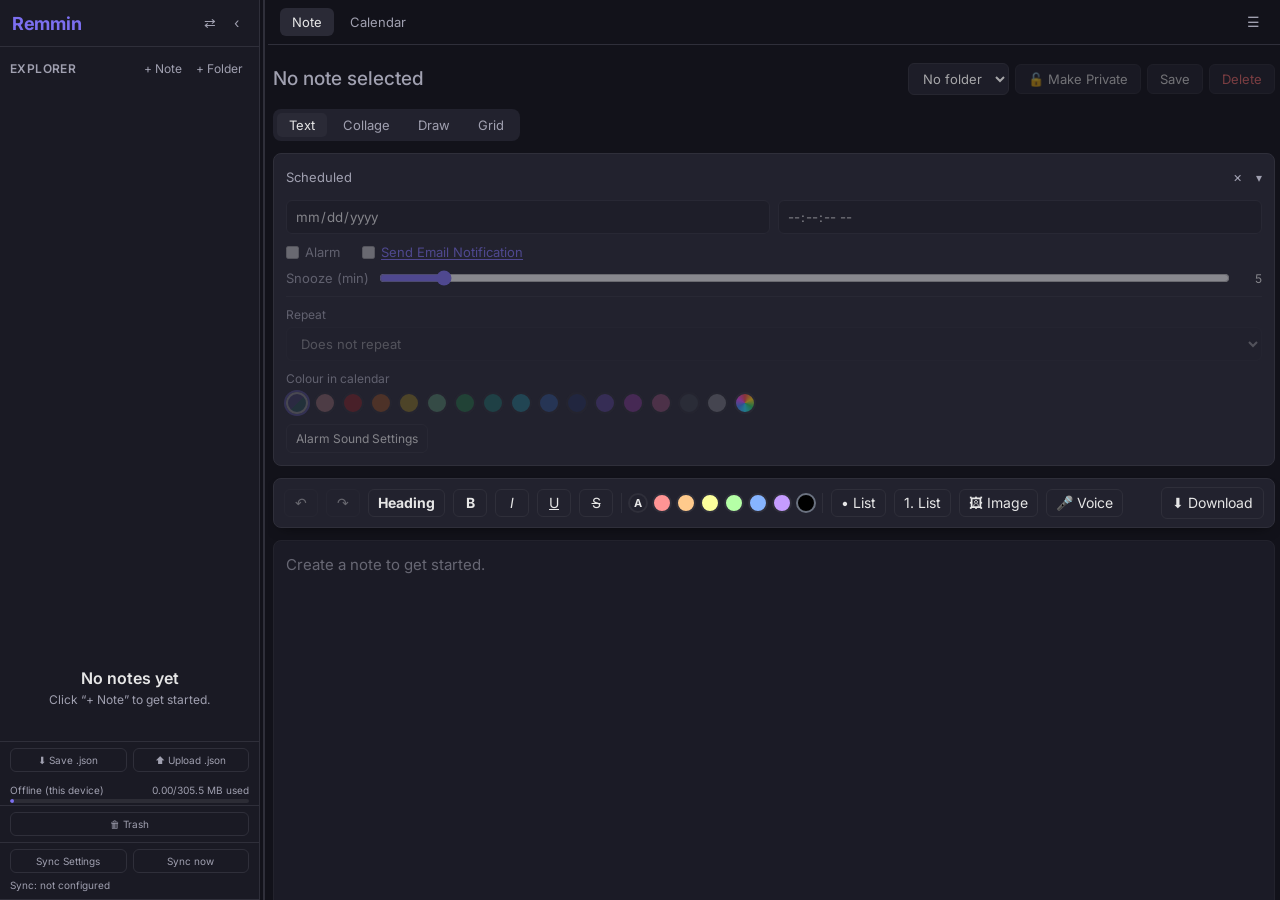
==== commit 01da4f5a: "name: Remindate -> Remmin" ====
--- a/index.html
+++ b/index.html
@@ -4,7 +4,7 @@
     <meta charset="UTF-8">
     <meta name="viewport" content="width=device-width, initial-scale=1.0">
     <meta name="theme-color" content="#12121a">
-    <title>Remindate</title>
+    <title>Remmin</title>
     <link rel="icon" href="icon.svg" type="image/svg+xml">
     <link rel="stylesheet" href="style.css">
     <link rel="preconnect" href="https://fonts.googleapis.com">
@@ -16,7 +16,7 @@
         <!-- Sidebar -->
         <aside class="sidebar" id="sidebar">
             <div class="sidebar-header">
-                <div class="sidebar-title">Remindate</div>
+                <div class="sidebar-title">Remmin</div>
                 <div class="sidebar-actions">
                     <button class="icon-btn" id="toggleSidebarSide" title="Move sidebar left or right">&#8644;</button>
                     <button class="icon-btn" id="collapseSidebar" title="Collapse sidebar">&#8249;</button>
@@ -543,21 +543,21 @@
                 <button class="icon-btn" id="emailHelpClose" title="Close">&times;</button>
             </div>
             <div class="help-body">
-                <p class="help-intro">Remindate is a website without its own server, so a small script in <b>your Google account</b> sends the emails. Every minute it reads your synced notes from GitHub and emails the ones that are due, from your own Gmail. You only set this up once; after that it also works when your computer and phone are off.</p>
+                <p class="help-intro">Remmin is a website without its own server, so a small script in <b>your Google account</b> sends the emails. Every minute it reads your synced notes from GitHub and emails the ones that are due, from your own Gmail. You only set this up once; after that it also works when your computer and phone are off.</p>
 
                 <ol class="help-steps">
                     <li>
-                        <b>Turn on GitHub Sync in Remindate.</b>
+                        <b>Turn on GitHub Sync in Remmin.</b>
                         Open <i>GitHub Sync settings</i> (bottom of the explorer), fill it in and tick <i>Sync automatically after changes</i>. The script only sees notes that are on GitHub.
                         <div class="help-note" id="emailHelpRepo"></div>
                     </li>
                     <li>
                         <b>Create the script.</b>
-                        Go to <a href="https://script.google.com/home/projects/create" target="_blank" rel="noopener noreferrer">script.google.com → New project</a> (sign in with the Google account that should send the emails). Click the title <i>Untitled project</i> and name it <i>Remindate email reminders</i>.
+                        Go to <a href="https://script.google.com/home/projects/create" target="_blank" rel="noopener noreferrer">script.google.com → New project</a> (sign in with the Google account that should send the emails). Click the title <i>Untitled project</i> and name it <i>Remmin email reminders</i>.
                     </li>
                     <li>
                         <b>Paste the code.</b>
-                        Select all the example code in the editor and delete it, then paste the Remindate code:
+                        Select all the example code in the editor and delete it, then paste the Remmin code:
                         <div class="help-code-actions">
                             <button class="btn btn-primary" id="emailHelpCopy" type="button">📋 Copy code</button>
                             <button class="btn" id="emailHelpToggleCode" type="button">Show code</button>
@@ -573,12 +573,12 @@
                     <li>
                         <b>Add your GitHub token.</b>
                         Still in Project Settings, scroll down to <i>Script properties</i> → <i>Add script property</i>.
-                        Property: <code>GITHUB_TOKEN</code> · Value: your GitHub token (the same one as in Remindate's GitHub Sync settings). Click <i>Save script properties</i>.
+                        Property: <code>GITHUB_TOKEN</code> · Value: your GitHub token (the same one as in Remmin's GitHub Sync settings). Click <i>Save script properties</i>.
                     </li>
                     <li>
                         <b>Start it.</b>
                         Go back to the editor (<i>&lt;&gt;</i> icon). At the top, choose the function <code>setup</code> and press <i>Run</i>.
-                        Google asks for permission: <i>Review permissions</i> → choose your account → <i>Advanced</i> → <i>Go to Remindate email reminders (unsafe)</i> → <i>Allow</i>.
+                        Google asks for permission: <i>Review permissions</i> → choose your account → <i>Advanced</i> → <i>Go to Remmin email reminders (unsafe)</i> → <i>Allow</i>.
                         <span class="help-note">“Unsafe” only means Google hasn't reviewed it: it's your own script. It needs: send email as you, connect to GitHub, run every minute.</span>
                         The log should say <i>“Setup done. Found … notes … Checking every minute.”</i>
                         <span class="help-note">Error “Er is een serverfout opgetreden / A server error occurred”? That happens right after allowing. Just press <i>Run</i> again.</span>
@@ -589,14 +589,14 @@
                     </li>
                 </ol>
 
-                <div class="help-done">✅ That's it. In Remindate, tick <b>Send Email Notification</b> on a note and make sure it's synced. The email arrives within about a minute of the note's time.</div>
+                <div class="help-done">✅ That's it. In Remmin, tick <b>Send Email Notification</b> on a note and make sure it's synced. The email arrives within about a minute of the note's time.</div>
 
                 <details class="help-trouble">
                     <summary>Something not working?</summary>
                     <ul>
                         <li><b>“Add the script property GITHUB_TOKEN first”</b>: step 5 is missing.</li>
                         <li><b>“GitHub refused the token”</b>: the token expired or can't read your data repo. Make a new one and paste it in the script property.</li>
-                        <li><b>“remindate.json not found”</b>: GitHub Sync isn't on yet, or the repo name in the code doesn't match. Press <i>Sync now</i> in Remindate.</li>
+                        <li><b>“remmin.json not found”</b>: GitHub Sync isn't on yet, or the repo name in the code doesn't match. Press <i>Sync now</i> in Remmin.</li>
                         <li><b>No emails</b>: in Apps Script, <i>Triggers</i> should show <code>checkReminders</code>, and <i>Executions</i> a run every minute. If not, run <code>setup</code> again.</li>
                         <li>A normal Gmail account can send about 100 emails a day.</li>
                     </ul>
@@ -667,11 +667,11 @@
             </div>
             <div class="plan-row">
                 <label for="ghRepo">Repository name</label>
-                <input type="text" id="ghRepo" placeholder="Remindate-DATA-PRIVATE">
+                <input type="text" id="ghRepo" placeholder="Remmin-DATA-PRIVATE">
             </div>
             <div class="plan-row">
                 <label for="ghPath">File path</label>
-                <input type="text" id="ghPath" placeholder="remindate.json" value="remindate.json">
+                <input type="text" id="ghPath" placeholder="remmin.json" value="remmin.json">
             </div>
             <div class="plan-row">
                 <label for="ghToken">Personal Access Token</label>
@@ -695,15 +695,15 @@
                 <div>Sync Settings</div>
                 <button class="icon-btn" id="syncChooserClose" title="Close">&times;</button>
             </div>
-            <div class="github-help">Choose where your remindate.json is kept in sync. You can use one or both; “Sync now” syncs everything that is set up.</div>
+            <div class="github-help">Choose where your remmin.json is kept in sync. You can use one or both; “Sync now” syncs everything that is set up.</div>
             <button class="sync-choice" id="syncChooseGithub" type="button">
                 <span class="sync-choice-icon">🐙</span>
-                <span class="sync-choice-text"><b>GitHub Sync</b><small>Free. Stores remindate.json in a private GitHub repo. Needed for the email reminders.</small></span>
+                <span class="sync-choice-text"><b>GitHub Sync</b><small>Free. Stores remmin.json in a private GitHub repo. Needed for the email reminders.</small></span>
                 <span class="sync-choice-state" id="syncChooseGithubState"></span>
             </button>
             <button class="sync-choice" id="syncChooseServer" type="button">
                 <span class="sync-choice-icon">🖥️</span>
-                <span class="sync-choice-text"><b>Server Sync</b><small>Your own (paid) server or hosting, e.g. a VPS, Railway or Render, running the Remindate sync server.</small></span>
+                <span class="sync-choice-text"><b>Server Sync</b><small>Your own (paid) server or hosting, e.g. a VPS, Railway or Render, running the Remmin sync server.</small></span>
                 <span class="sync-choice-state" id="syncChooseServerState"></span>
             </button>
         </div>
@@ -718,12 +718,12 @@
                 <button class="icon-btn" id="serverClose" title="Close">&times;</button>
             </div>
             <div class="github-help">
-                Sync remindate.json with your own server. Put <code>scripts/remindate-sync-server.js</code> on any paid host that runs Node.js (VPS, Railway, Render, …) and fill in its address and token below. See <code>SERVER-SYNC.md</code> for the steps.
+                Sync remmin.json with your own server. Put <code>scripts/remmin-sync-server.js</code> on any paid host that runs Node.js (VPS, Railway, Render, …) and fill in its address and token below. See <code>SERVER-SYNC.md</code> for the steps.
                 The address must use <code>https://</code>.
             </div>
             <div class="plan-row">
                 <label for="srvUrl">Server address</label>
-                <input type="url" id="srvUrl" placeholder="https://your-server.example.com/remindate.json">
+                <input type="url" id="srvUrl" placeholder="https://your-server.example.com/remmin.json">
             </div>
             <div class="plan-row">
                 <label for="srvToken">Access token</label>
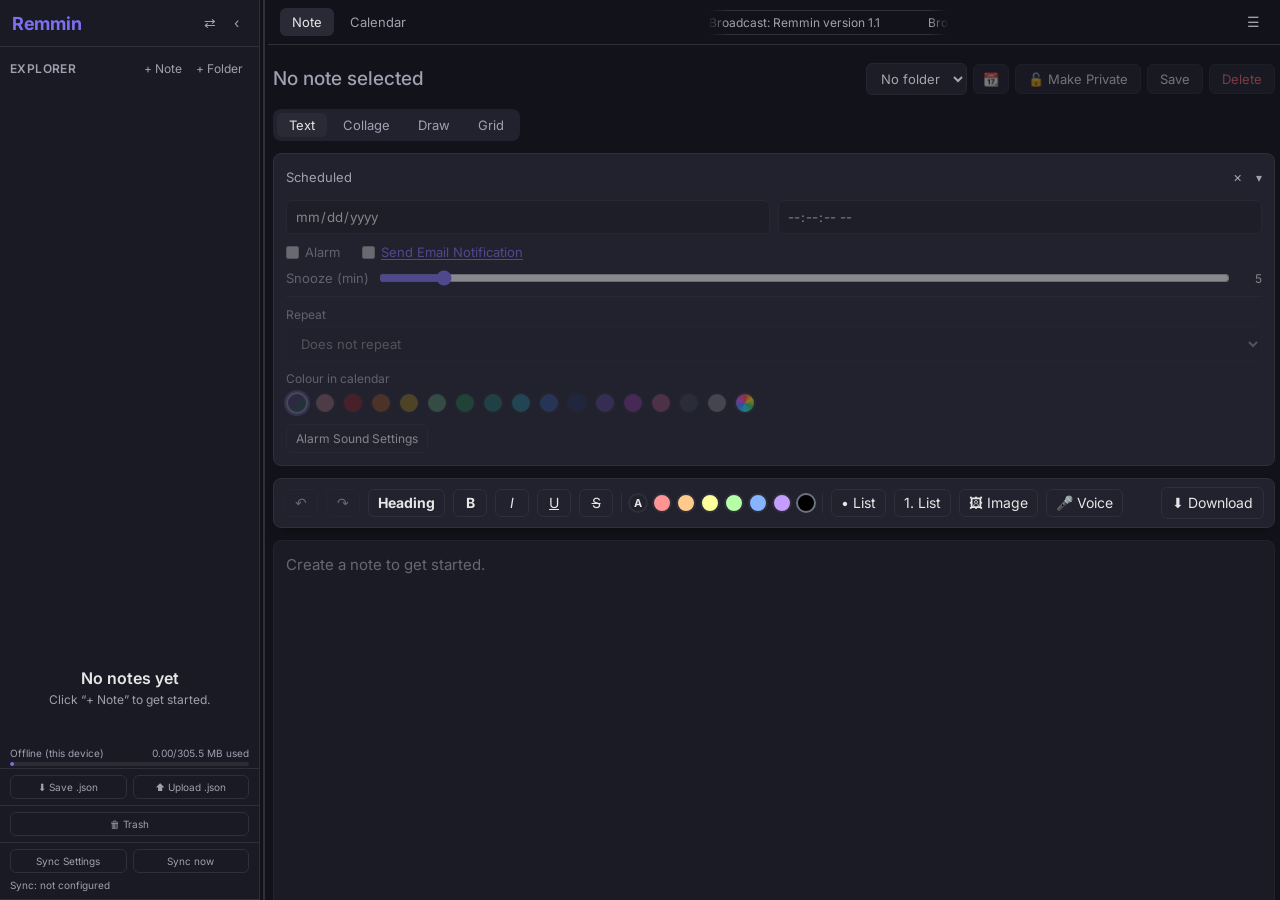
==== commit fc326890: "BROADCAST added" ====
--- a/index.html
+++ b/index.html
@@ -38,24 +38,24 @@
                 </div>
             </div>
 
+            <div class="storage-meters">
+                <div class="storage-meter" hidden id="meterGithub">
+                    <div class="storage-meter-top"><span class="storage-meter-name">GitHub (server)</span><span class="storage-meter-num"></span></div>
+                    <div class="storage-meter-bar"><div class="storage-meter-fill"></div></div>
+                </div>
+                <div class="storage-meter" hidden id="meterServer">
+                    <div class="storage-meter-top"><span class="storage-meter-name">Server</span><span class="storage-meter-num"></span></div>
+                    <div class="storage-meter-bar"><div class="storage-meter-fill"></div></div>
+                </div>
+                <div class="storage-meter" id="meterLocal">
+                    <div class="storage-meter-top"><span class="storage-meter-name">Offline (this device)</span><span class="storage-meter-num"></span></div>
+                    <div class="storage-meter-bar"><div class="storage-meter-fill"></div></div>
+                </div>
+            </div>
             <div class="sidebar-footer">
                 <button class="footer-btn" id="exportBtn" title="Download all your notes as a .json file">⬇ Save .json</button>
                 <button class="footer-btn" id="importBtn" title="Load notes from a .json file">⬆ Upload .json</button>
                 <input type="file" id="importFile" accept=".json,application/json,text/plain" hidden>
-            </div>
-            <div class="storage-meters">
-                <div class="storage-meter" hidden id="meterGithub">
-                    <div class="storage-meter-top"><span class="storage-meter-name">GitHub (server)</span><span class="storage-meter-num"></span></div>
-                    <div class="storage-meter-bar"><div class="storage-meter-fill"></div></div>
-                </div>
-                <div class="storage-meter" hidden id="meterServer">
-                    <div class="storage-meter-top"><span class="storage-meter-name">Server</span><span class="storage-meter-num"></span></div>
-                    <div class="storage-meter-bar"><div class="storage-meter-fill"></div></div>
-                </div>
-                <div class="storage-meter" id="meterLocal">
-                    <div class="storage-meter-top"><span class="storage-meter-name">Offline (this device)</span><span class="storage-meter-num"></span></div>
-                    <div class="storage-meter-bar"><div class="storage-meter-fill"></div></div>
-                </div>
             </div>
             <div class="sidebar-footer">
                 <button class="footer-btn" id="trashBtn" title="Recently deleted notes">🗑 Trash</button>
@@ -79,6 +79,11 @@
                 <div class="tabs">
                     <button class="tab active" id="tabNote">Note</button>
                     <button class="tab" id="tabCalendar">Calendar</button>
+                </div>
+                <div class="broadcast-slot">
+                    <div class="broadcast" id="broadcast" aria-live="off" hidden>
+                        <div class="broadcast-track" id="broadcastTrack"></div>
+                    </div>
                 </div>
                 <button class="icon-btn" id="toggleSidebarMain" title="Settings">&#9776;</button>
             </div>
@@ -103,6 +108,7 @@
                         <input type="text" id="noteTitle" class="title-input" placeholder="Title" autocomplete="off">
                         <div class="editor-actions">
                             <select id="noteFolder" class="folder-select" title="Folder for this note"></select>
+                            <button class="btn calendar-only-btn" id="calendarOnlyBtn" type="button" aria-pressed="false" title="Show ONLY in Calendar (hidden in Explorer)" aria-label="Show ONLY in Calendar (hidden in Explorer)">📆</button>
                             <button class="btn private-btn" id="privateBtn" type="button" aria-pressed="false">🔓 Make Private</button>
                             <button class="btn" id="saveNoteBtn">Save</button>
                             <button class="btn btn-danger" id="deleteNoteBtn">Delete</button>
@@ -620,6 +626,16 @@
             <div class="settings-tabs" role="tablist">
                 <button class="settings-tab active" data-tab="holidays" role="tab" type="button">Add Holiday Calendar</button>
                 <button class="settings-tab" data-tab="pass" role="tab" type="button">Private Note Pass</button>
+                <button class="settings-tab" data-tab="admin" role="tab" type="button">Admin Panel</button>
+            </div>
+            <div class="settings-section" data-settings-panel="admin" hidden>
+                <div class="settings-title">Admin Panel</div>
+                <div class="settings-sub">The broadcast text scrolls along the top of the site, between Calendar and Settings. Leave it empty to hide it. It is synced to your other devices.</div>
+                <div class="plan-row">
+                    <label for="broadcastInput">Broadcast text</label>
+                    <input type="text" id="broadcastInput" maxlength="300" autocomplete="off" placeholder="Broadcast: Remmin version 1.1">
+                </div>
+                <div class="modal-actions"><button class="btn btn-primary" id="broadcastSave" type="button">Save</button></div>
             </div>
             <div class="settings-section" data-settings-panel="pass" hidden>
                 <div class="settings-title">Private Note Pass</div>
--- a/style.css
+++ b/style.css
@@ -2007,3 +2007,27 @@
 .storage-meter-fill { height: 100%; width: 0; border-radius: 2px; background: var(--primary); transition: width .3s; }
 .storage-meter.warn .storage-meter-fill { background: #f59e0b; }
 .storage-meter.full .storage-meter-fill { background: #ef4444; }
+
+/* 📆 show only in Calendar */
+.calendar-only-btn { padding-left: 9px; padding-right: 9px; }
+.calendar-only-btn.active { border-color: var(--primary); background: rgba(124,111,240,.18); }
+@media (max-width: 760px) {
+    .editor-actions .calendar-only-btn { flex: 0 0 auto; }
+    .editor-actions .folder-select { flex: 1 1 calc(100% - 56px); }
+}
+
+/* broadcast text in the top bar (between Calendar and Settings) */
+.broadcast-slot { flex: 1; min-width: 0; display: flex; justify-content: center; padding: 0 8px; }
+.broadcast {
+    width: 30%; min-width: 120px; overflow: hidden; white-space: nowrap; font-size: 12px; color: var(--text-dim);
+    border: 1px solid var(--border); border-radius: 6px; padding: 4px 0;
+    -webkit-mask-image: linear-gradient(90deg, transparent, #000 8%, #000 92%, transparent);
+            mask-image: linear-gradient(90deg, transparent, #000 8%, #000 92%, transparent);
+}
+.broadcast[hidden] { display: none; }
+.broadcast-track { display: inline-flex; will-change: transform; animation: broadcast-scroll var(--broadcast-time, 20s) linear infinite; }
+.broadcast-track span { padding-right: 48px; }
+.broadcast:hover .broadcast-track { animation-play-state: paused; }
+@keyframes broadcast-scroll { from { transform: translateX(0); } to { transform: translateX(-50%); } }
+@media (prefers-reduced-motion: reduce) { .broadcast-track { animation-duration: calc(var(--broadcast-time, 20s) * 3); } }
+@media (max-width: 760px) { .broadcast { min-width: 70px; font-size: 11px; } }
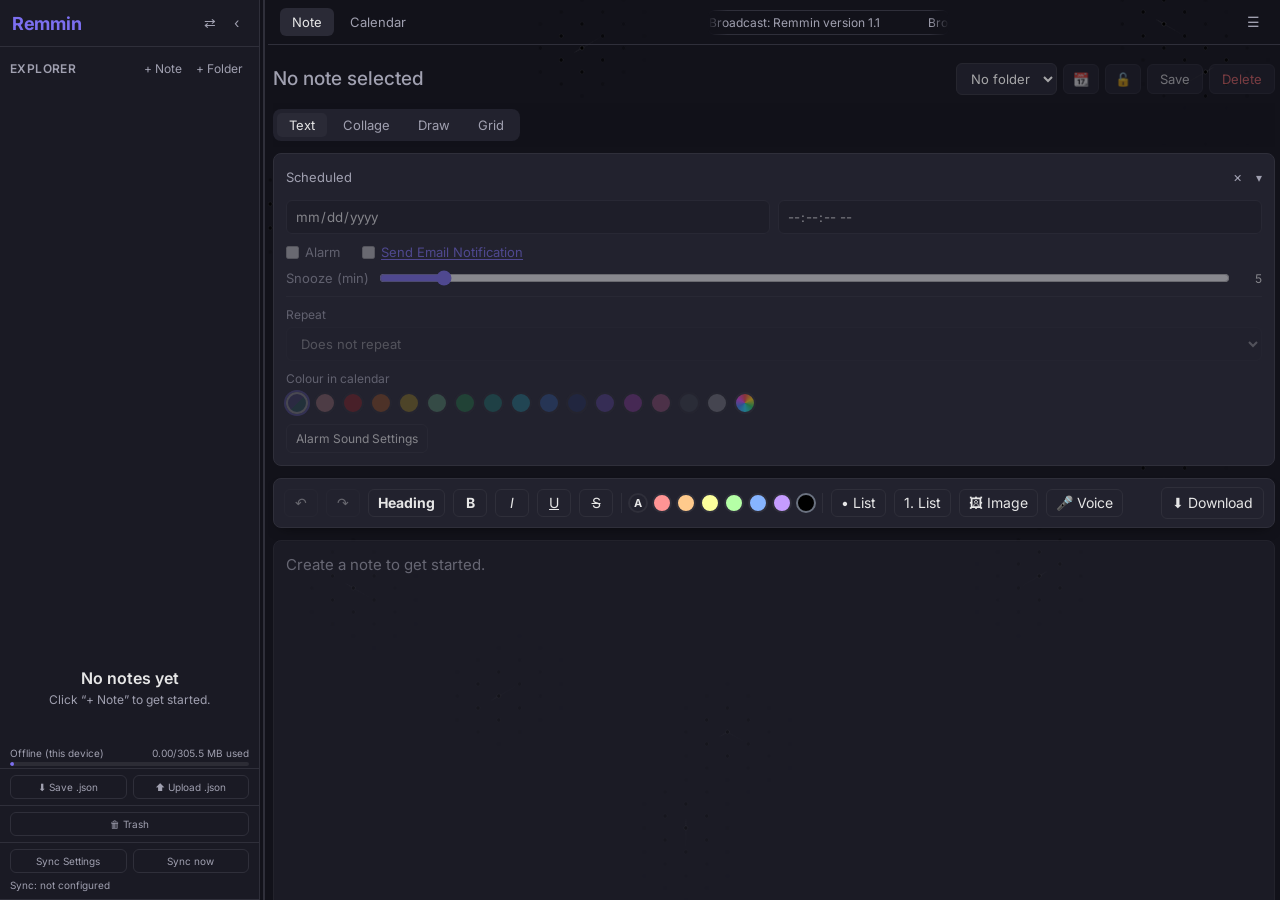
==== commit ac6efab6: "larger Collage grid, Private folder logo only, google scripts updated" ====
--- a/index.html
+++ b/index.html
@@ -109,7 +109,7 @@
                         <div class="editor-actions">
                             <select id="noteFolder" class="folder-select" title="Folder for this note"></select>
                             <button class="btn calendar-only-btn" id="calendarOnlyBtn" type="button" aria-pressed="false" title="Show ONLY in Calendar (hidden in Explorer)" aria-label="Show ONLY in Calendar (hidden in Explorer)">📆</button>
-                            <button class="btn private-btn" id="privateBtn" type="button" aria-pressed="false">🔓 Make Private</button>
+                            <button class="btn private-btn" id="privateBtn" type="button" aria-pressed="false" title="Make Private: ask for a pass every time this note is opened" aria-label="Make Private">🔓</button>
                             <button class="btn" id="saveNoteBtn">Save</button>
                             <button class="btn btn-danger" id="deleteNoteBtn">Delete</button>
                         </div>
--- a/style.css
+++ b/style.css
@@ -21,9 +21,14 @@
     height: 100%;
 }
 
+/* the site background: moving lines with dots around them (drawn on a canvas, see app.js) */
+body { background: var(--bg); }
+.bg-lines { position: fixed; inset: 0; width: 100%; height: 100%; z-index: -1; pointer-events: none; }
+.private-lock { background: var(--bg); }
+#viewNote .editor-toolbar { background: rgba(18, 18, 26, .82); -webkit-backdrop-filter: blur(5px); backdrop-filter: blur(5px); }
+
 body {
     font-family: 'Inter', -apple-system, BlinkMacSystemFont, 'Segoe UI', sans-serif;
-    background: var(--bg);
     color: var(--text);
     overflow: hidden;
 }
@@ -1730,7 +1735,7 @@
 .private-btn.active { border-color: var(--primary); color: var(--text); background: rgba(124,111,240,.18); }
 #viewNote { position: relative; }
 .private-lock {
-    position: absolute; inset: 0; z-index: 40; background: var(--bg);
+    position: absolute; inset: 0; z-index: 40;
     display: flex; align-items: flex-start; justify-content: center; padding: 12vh 16px 16px;
 }
 .private-lock[hidden] { display: none; }
@@ -1902,7 +1907,7 @@
 /* the Text / Draw / Grid bar moves along at the top; the toolbars stay right below it */
 #viewNote .editor-toolbar {
     position: sticky; top: -16px; z-index: 32;
-    background: var(--bg); padding: 6px 0; margin: -6px 0;
+    padding: 6px 0; margin: -6px 0;
 }
 #textToolbar, #drawToolbar, #gridToolbar, #collageToolbar { top: calc(var(--modebar-h, 48px) - 16px); }
 @media (max-width: 760px) {
@@ -1947,7 +1952,8 @@
     position: relative; overflow: hidden; touch-action: none; user-select: none; -webkit-user-select: none;
     height: max(420px, calc(100dvh - 230px));
     background-color: var(--card);
-    background-image: radial-gradient(circle, rgba(255, 255, 255, .13) 1px, transparent 1.4px);
+    background-image: radial-gradient(circle, rgba(255, 255, 255, .13) 1px, transparent 1.4px),
+                      radial-gradient(circle, rgba(255, 255, 255, .13) 1px, transparent 1.4px);
     border: 1px solid var(--border); border-radius: 8px; cursor: default;
 }
 .collage-board[data-tool="hand"] { cursor: grab; }
@@ -2031,3 +2037,5 @@
 @keyframes broadcast-scroll { from { transform: translateX(0); } to { transform: translateX(-50%); } }
 @media (prefers-reduced-motion: reduce) { .broadcast-track { animation-duration: calc(var(--broadcast-time, 20s) * 3); } }
 @media (max-width: 760px) { .broadcast { min-width: 70px; font-size: 11px; } }
+
+.private-btn { padding-left: 9px; padding-right: 9px; }
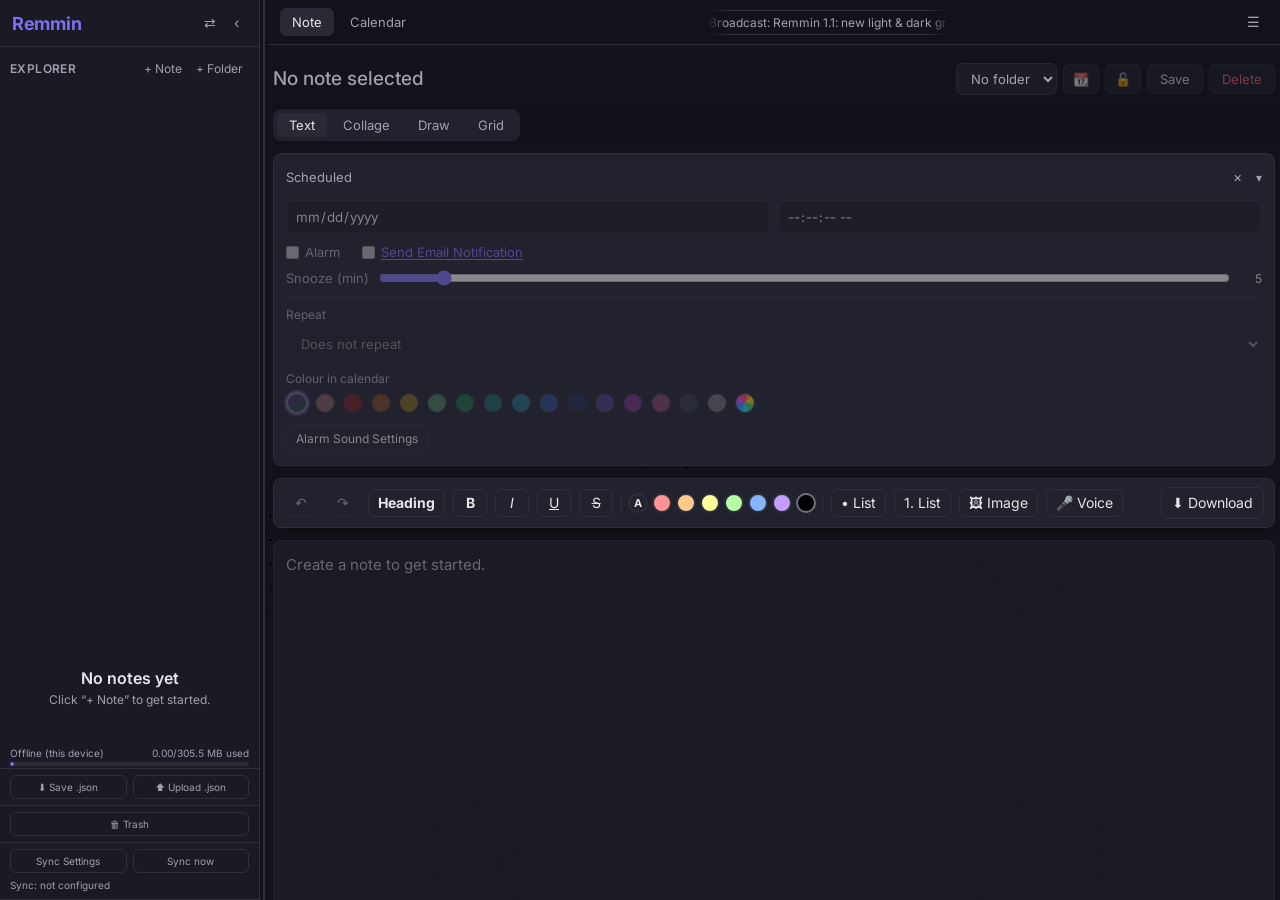
==== commit 12117f3c: "greys changed" ====
--- a/index.html
+++ b/index.html
@@ -630,10 +630,10 @@
             </div>
             <div class="settings-section" data-settings-panel="admin" hidden>
                 <div class="settings-title">Admin Panel</div>
-                <div class="settings-sub">The broadcast text scrolls along the top of the site, between Calendar and Settings. Leave it empty to hide it. It is synced to your other devices.</div>
+                <div class="settings-sub">The broadcast text scrolls along the top of the site, between Calendar and Settings. Write <b>XXX</b> where the summary of the latest patch should go. Leave it empty to hide it. It is synced to your other devices.</div>
                 <div class="plan-row">
                     <label for="broadcastInput">Broadcast text</label>
-                    <input type="text" id="broadcastInput" maxlength="300" autocomplete="off" placeholder="Broadcast: Remmin version 1.1">
+                    <input type="text" id="broadcastInput" maxlength="300" autocomplete="off" placeholder="Broadcast: Remmin 1.1: XXX">
                 </div>
                 <div class="modal-actions"><button class="btn btn-primary" id="broadcastSave" type="button">Save</button></div>
             </div>
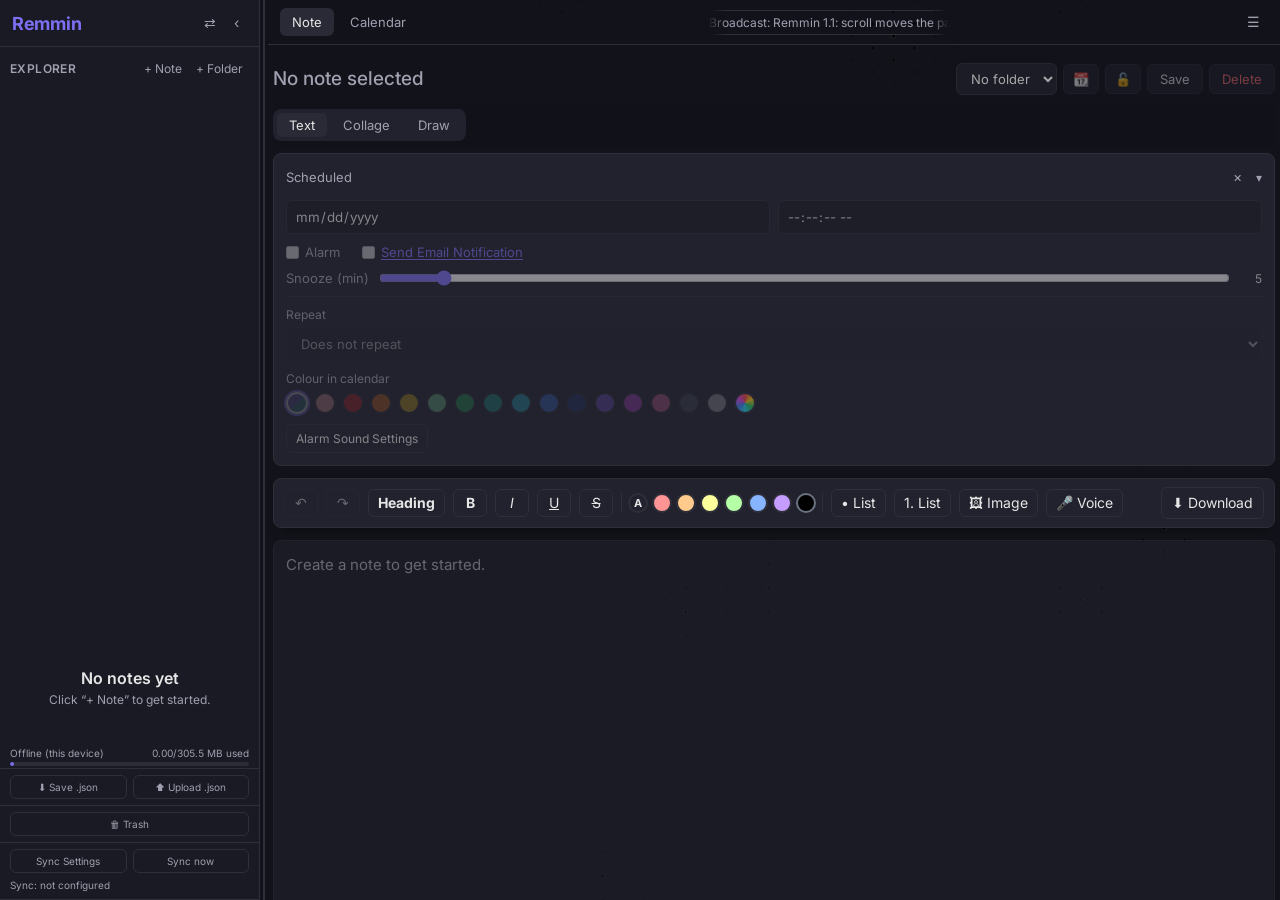
==== commit 5412b031: "scrolling and zooming in fix, Grid into Draw" ====
--- a/index.html
+++ b/index.html
@@ -120,7 +120,6 @@
                             <button class="toggle-btn active" id="modeText">Text</button>
                             <button class="toggle-btn" id="modeCollage">Collage</button>
                             <button class="toggle-btn" id="modeDraw">Draw</button>
-                            <button class="toggle-btn" id="modeGrid">Grid</button>
                         </div>
                     </div>
 
@@ -193,6 +192,7 @@
                             <button class="tool-btn" id="toolUndo" title="Undo">↶</button>
                             <button class="tool-btn" id="toolClear" title="Clear all">✕</button>
                             <button class="tool-btn" id="toolCanvasBg" title="Canvas background">◧</button>
+                            <button class="tool-btn mode-grid-btn" id="modeGrid" type="button" title="Grid: colour in cells on a grid (triangles, squares, hexagons, octagons)">▦ Grid</button>
                             <span class="pick-actions" id="pickActions" hidden>
                                 <span class="pick-count" id="pickCount"></span>
                                 <button class="tool-btn pick-btn" id="pickCopy" type="button" title="Make a copy (Ctrl+D)">⧉ Copy</button>
@@ -282,6 +282,7 @@
                             <button class="tool-btn" id="gridUndo" title="Undo">↶</button>
                             <button class="tool-btn" id="gridClear" title="Clear grid">✕</button>
                             <button class="tool-btn" id="gridBg" title="Background">◧</button>
+                            <button class="tool-btn mode-grid-btn active" id="gridBack" type="button" title="Back to Draw">▦ Grid</button>
                             <span class="pick-actions" id="gridPickActions" hidden>
                                 <span class="pick-count" id="gridPickCount"></span>
                                 <button class="tool-btn pick-btn" id="gridPickCopy" type="button" title="Make a copy, then drag it (Ctrl+D)">⧉ Copy</button>
@@ -299,7 +300,7 @@
                                 <div class="cb-layer" id="cbItems"></div>
                             </div>
                             <div class="cb-marquee" id="cbMarquee" hidden></div>
-                            <div class="cb-empty" id="cbEmpty">Double-click to add a sticky note · scroll to zoom · middle mouse button to move</div>
+                            <div class="cb-empty" id="cbEmpty">Double-click to add a sticky note · Ctrl + scroll to zoom · middle mouse button to move</div>
                         </div>
                         <div class="draw-container zoom-viewport" id="drawContainer" style="display:none;">
                             <canvas id="drawCanvas" width="800" height="600"></canvas>
@@ -309,7 +310,7 @@
                             <canvas id="gridCanvas" width="800" height="800"></canvas>
                             <button class="zoom-reset" type="button" hidden title="Reset zoom">1:1</button>
                         </div>
-                        <div class="zoom-hint" id="zoomHint" style="display:none;">Pinch with two fingers to zoom and move · Ctrl + scroll to zoom and middle mouse button to move on a computer</div>
+                        <div class="zoom-hint" id="zoomHint" style="display:none;">Pinch with two fingers to zoom and move · on a computer: Ctrl + scroll to zoom, Shift + scroll to move sideways, middle mouse button to move</div>
                     </div>
                 </section>
 
--- a/style.css
+++ b/style.css
@@ -2039,3 +2039,9 @@
 @media (max-width: 760px) { .broadcast { min-width: 70px; font-size: 11px; } }
 
 .private-btn { padding-left: 9px; padding-right: 9px; }
+
+/* the soft trail behind the mouse (never catches clicks) */
+.mouse-trail { position: fixed; inset: 0; width: 100%; height: 100%; z-index: 9999; pointer-events: none; }
+
+/* the Grid button inside the Draw / Grid toolbars */
+.draw-toolbar .tool-btn.mode-grid-btn { width: auto; padding: 0 10px; white-space: nowrap; }
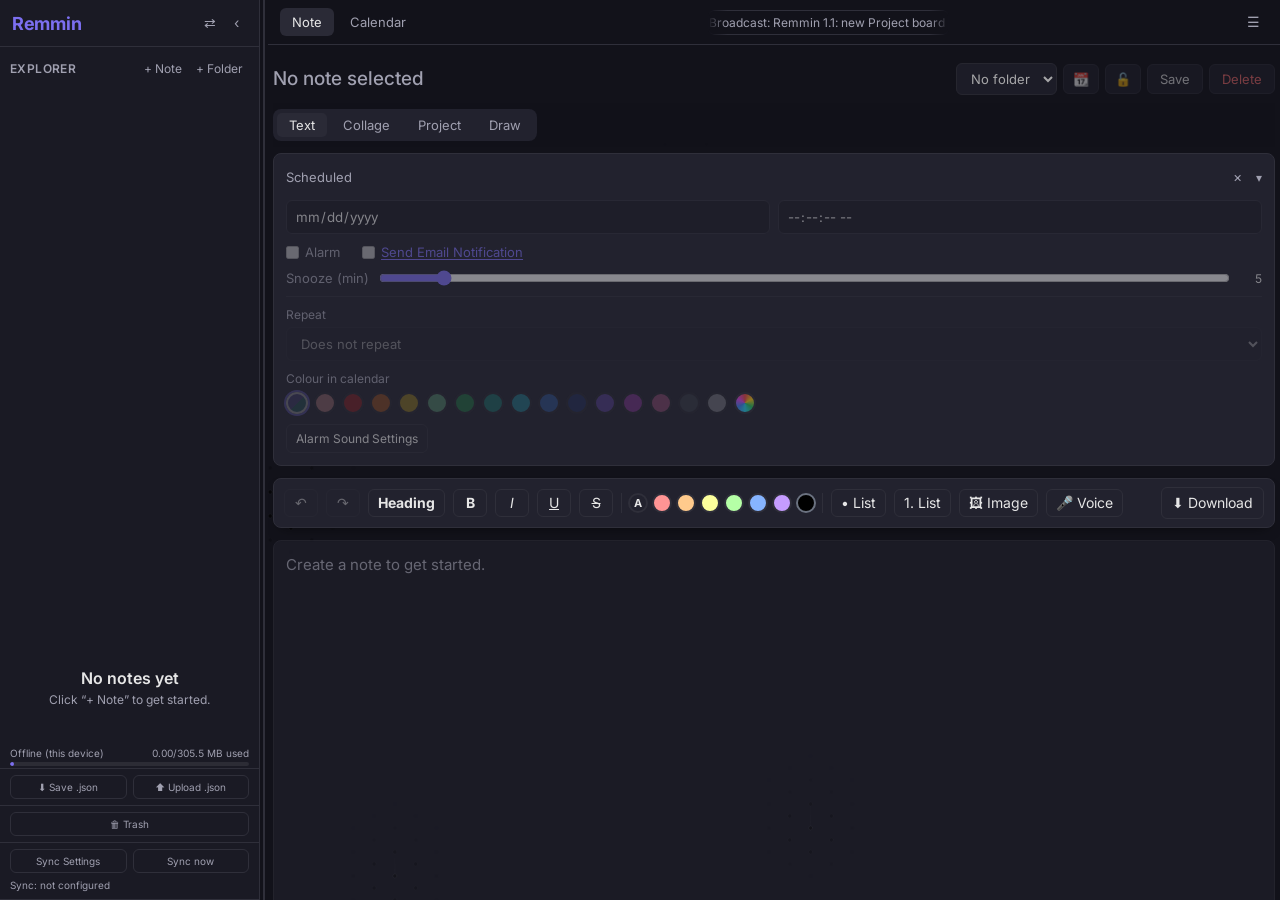
==== commit 165506ae: "Project added" ====
--- a/index.html
+++ b/index.html
@@ -119,6 +119,7 @@
                         <div class="mode-toggle">
                             <button class="toggle-btn active" id="modeText">Text</button>
                             <button class="toggle-btn" id="modeCollage">Collage</button>
+                            <button class="toggle-btn" id="modeProject">Project</button>
                             <button class="toggle-btn" id="modeDraw">Draw</button>
                         </div>
                     </div>
@@ -293,6 +294,14 @@
 
                     <div class="editor-body">
                         <div id="noteContent" class="text-editor rich-editor" contenteditable="true" spellcheck="true" data-placeholder="Write your note here..."></div>
+                        <div class="project-board" id="projectBoard" style="display:none;">
+                            <div class="pj-bar">
+                                <button class="tool-btn" type="button" id="pjUndo" title="Undo (Ctrl+Z)" disabled>↶</button>
+                                <button class="tool-btn" type="button" id="pjRedo" title="Redo (Ctrl+Y)" disabled>↷</button>
+                                <span class="pj-tip">Click an item to edit it · drag items between columns (on a phone: drag the ⠿ grip) · double-click a column name to rename it</span>
+                            </div>
+                            <div class="pj-columns" id="pjColumns"></div>
+                        </div>
                         <div class="collage-board" id="collageBoard" style="display:none;">
                             <div class="cb-world" id="cbWorld">
                                 <div class="cb-layer" id="cbFrames"></div>
--- a/style.css
+++ b/style.css
@@ -2045,3 +2045,46 @@
 
 /* the Grid button inside the Draw / Grid toolbars */
 .draw-toolbar .tool-btn.mode-grid-btn { width: auto; padding: 0 10px; white-space: nowrap; }
+
+/* ---------- Project board (like GitHub Projects) ---------- */
+.project-board { user-select: none; -webkit-user-select: none; }
+.pj-bar { display: flex; align-items: center; gap: 6px; margin-bottom: 8px; }
+.pj-tip { font-size: 11px; color: var(--text-dim); margin-left: 6px; }
+.pj-columns {
+    display: flex; align-items: flex-start; gap: 10px; overflow-x: auto; padding-bottom: 10px;
+    min-height: max(360px, calc(100dvh - 300px));
+}
+.pj-col {
+    flex: 0 0 272px; display: flex; flex-direction: column; max-height: none;
+    background: var(--card); border: 1px solid var(--border); border-radius: 10px; padding: 8px;
+}
+.pj-col-head { display: flex; align-items: center; gap: 6px; padding: 2px 4px 8px; }
+.pj-col-name { font-weight: 600; font-size: 13px; flex: 1; min-width: 0; overflow: hidden; text-overflow: ellipsis; white-space: nowrap; cursor: text; }
+.pj-col-input { flex: 1; min-width: 0; font: inherit; font-weight: 600; font-size: 13px; background: var(--bg); color: var(--text); border: 1px solid var(--primary); border-radius: 5px; padding: 2px 6px; }
+.pj-count { font-size: 11px; color: var(--text-dim); background: rgba(255, 255, 255, .07); border-radius: 9px; padding: 1px 7px; }
+.pj-col-menu { background: none; border: 0; color: var(--text-dim); cursor: pointer; font-size: 16px; line-height: 1; padding: 2px 6px; border-radius: 5px; }
+.pj-col-menu:hover, .pj-col-menu.open { background: rgba(255, 255, 255, .08); color: var(--text); }
+.pj-cards { display: flex; flex-direction: column; gap: 6px; min-height: 8px; }
+.pj-card {
+    position: relative; background: var(--bg); border: 1px solid var(--border); border-radius: 7px;
+    padding: 8px 26px 8px 10px; font-size: 13px; line-height: 1.4; cursor: grab; touch-action: pan-x pan-y;
+}
+.pj-card:hover { border-color: rgba(124, 111, 240, .55); }
+.pj-card-text { white-space: pre-wrap; overflow-wrap: anywhere; }
+.pj-card.editing { cursor: default; padding-right: 10px; border-color: var(--primary); }
+.pj-card-input { width: 100%; box-sizing: border-box; resize: none; overflow: hidden; font: inherit; color: var(--text); background: transparent; border: 0; outline: none; padding: 0; user-select: text; -webkit-user-select: text; }
+.pj-card-del { position: absolute; top: 5px; right: 5px; background: none; border: 0; color: var(--text-dim); cursor: pointer; font-size: 11px; padding: 2px 4px; border-radius: 4px; opacity: 0; }
+.pj-card:hover .pj-card-del { opacity: 1; }
+.pj-card-del:hover { color: #ef4444; background: rgba(239, 68, 68, .12); }
+@media (hover: none) { .pj-card-del { opacity: .55; } }
+.pj-card.editing .pj-card-del { display: none; }
+.pj-add-card { margin-top: 6px; background: none; border: 0; color: var(--text-dim); text-align: left; padding: 6px 4px; border-radius: 6px; cursor: pointer; font-size: 13px; }
+.pj-add-card:hover { background: rgba(255, 255, 255, .06); color: var(--text); }
+.pj-add-col { flex: 0 0 auto; align-self: flex-start; background: none; border: 1px dashed var(--border); color: var(--text-dim); border-radius: 10px; padding: 10px 16px; cursor: pointer; font-size: 13px; white-space: nowrap; }
+.pj-add-col:hover { color: var(--text); border-color: var(--primary); }
+.pj-holder { border: 1px dashed var(--primary); border-radius: 7px; background: rgba(124, 111, 240, .08); }
+.pj-ghost { position: fixed; left: 0; top: 0; z-index: 10000; pointer-events: none; cursor: grabbing; box-shadow: 0 10px 28px rgba(0, 0, 0, .5); opacity: .95; }
+.project-board.dragging, .project-board.dragging * { cursor: grabbing !important; }
+@media (max-width: 760px) { .pj-col { flex-basis: 240px; } .pj-tip { display: none; } }
+.pj-grip { display: none; position: absolute; left: 0; top: 0; bottom: 0; width: 26px; align-items: center; justify-content: center; color: var(--text-dim); font-size: 14px; touch-action: none; cursor: grab; }
+@media (hover: none) { .pj-grip { display: flex; } .pj-card { padding-left: 28px; } }
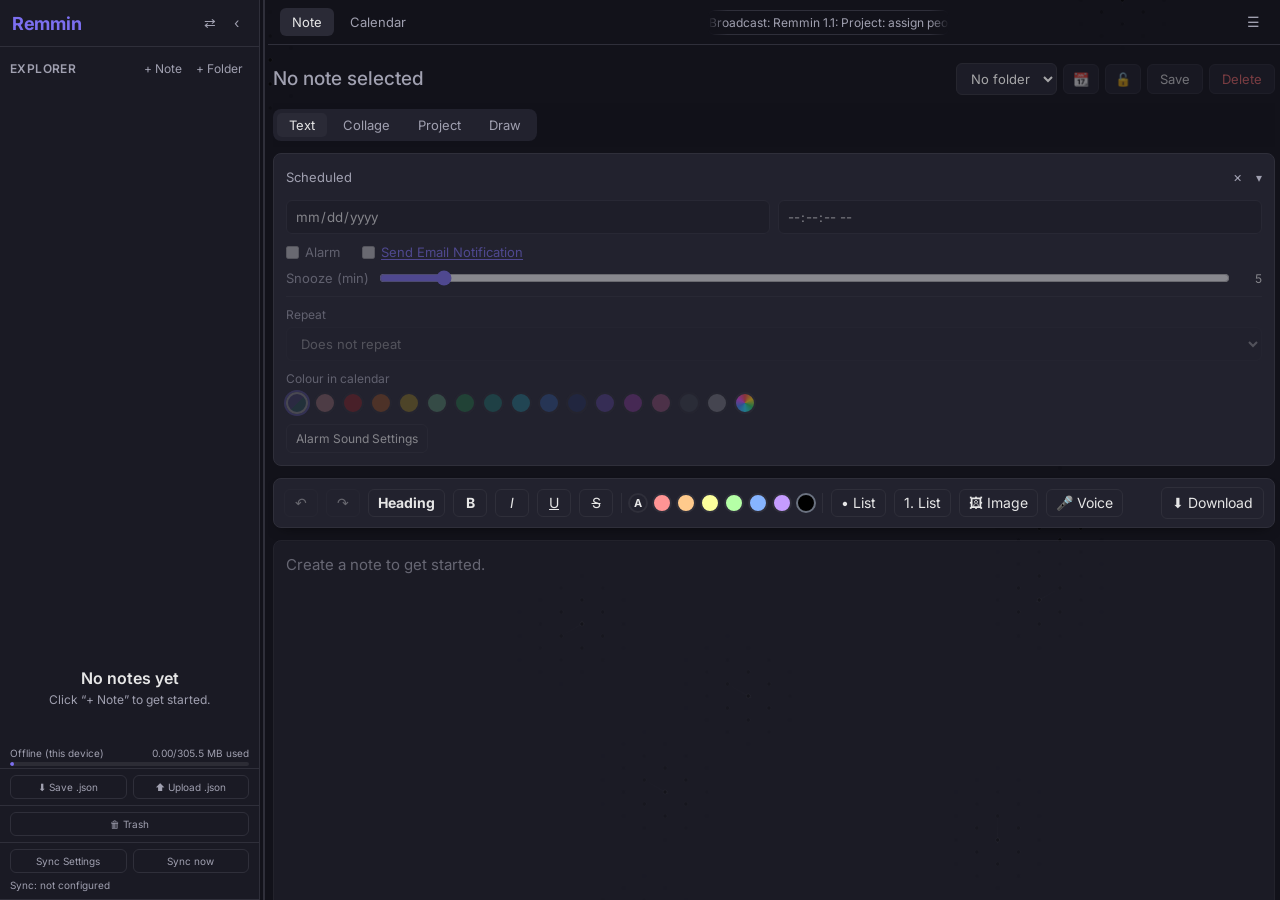
==== commit 320fe4f8: "projects assigning update" ====
--- a/index.html
+++ b/index.html
@@ -283,7 +283,7 @@
                             <button class="tool-btn" id="gridUndo" title="Undo">↶</button>
                             <button class="tool-btn" id="gridClear" title="Clear grid">✕</button>
                             <button class="tool-btn" id="gridBg" title="Background">◧</button>
-                            <button class="tool-btn mode-grid-btn active" id="gridBack" type="button" title="Back to Draw">▦ Grid</button>
+                            <button class="tool-btn mode-grid-btn" id="gridBack" type="button" title="Back to Draw">✎ Draw</button>
                             <span class="pick-actions" id="gridPickActions" hidden>
                                 <span class="pick-count" id="gridPickCount"></span>
                                 <button class="tool-btn pick-btn" id="gridPickCopy" type="button" title="Make a copy, then drag it (Ctrl+D)">⧉ Copy</button>
@@ -298,9 +298,23 @@
                             <div class="pj-bar">
                                 <button class="tool-btn" type="button" id="pjUndo" title="Undo (Ctrl+Z)" disabled>↶</button>
                                 <button class="tool-btn" type="button" id="pjRedo" title="Redo (Ctrl+Y)" disabled>↷</button>
-                                <span class="pj-tip">Click an item to edit it · drag items between columns (on a phone: drag the ⠿ grip) · double-click a column name to rename it</span>
-                            </div>
-                            <div class="pj-columns" id="pjColumns"></div>
+                                <span class="pj-tip">Click an item to edit it · 🏷 / 👤 on an item: give it a department / person · drag items between columns (on a phone: drag the ⠿ grip) · double-click a column name to rename it</span>
+                            </div>
+                            <div class="pj-main">
+                                <div class="pj-columns" id="pjColumns"></div>
+                                <aside class="pj-side" id="pjSide">
+                                    <div class="pj-box">
+                                        <div class="pj-box-title">Departments</div>
+                                        <div class="pj-side-list" id="pjDeptList"></div>
+                                        <form class="pj-side-form" id="pjDeptForm"><input type="text" id="pjDeptInput" maxlength="50" placeholder="+ Add department" autocomplete="off"></form>
+                                    </div>
+                                    <div class="pj-box">
+                                        <div class="pj-box-title">People</div>
+                                        <div class="pj-side-list" id="pjPeopleList"></div>
+                                        <form class="pj-side-form" id="pjPersonForm"><input type="text" id="pjPersonInput" maxlength="50" placeholder="+ Add person" autocomplete="off"></form>
+                                    </div>
+                                </aside>
+                            </div>
                         </div>
                         <div class="collage-board" id="collageBoard" style="display:none;">
                             <div class="cb-world" id="cbWorld">
--- a/style.css
+++ b/style.css
@@ -2088,3 +2088,33 @@
 @media (max-width: 760px) { .pj-col { flex-basis: 240px; } .pj-tip { display: none; } }
 .pj-grip { display: none; position: absolute; left: 0; top: 0; bottom: 0; width: 26px; align-items: center; justify-content: center; color: var(--text-dim); font-size: 14px; touch-action: none; cursor: grab; }
 @media (hover: none) { .pj-grip { display: flex; } .pj-card { padding-left: 28px; } }
+
+/* Project: departments + people on the right, chips on the items */
+.pj-main { display: flex; gap: 10px; align-items: flex-start; }
+.pj-main .pj-columns { flex: 1; min-width: 0; }
+.pj-side { flex: 0 0 210px; display: flex; flex-direction: column; gap: 10px; position: sticky; top: calc(var(--modebar-h, 48px) + 8px); }
+.pj-box { background: var(--card); border: 1px solid var(--border); border-radius: 10px; padding: 8px; }
+.pj-box-title { font-weight: 600; font-size: 12px; color: var(--text-dim); text-transform: uppercase; letter-spacing: .04em; padding: 2px 4px 6px; }
+.pj-side-list { display: flex; flex-direction: column; gap: 2px; }
+.pj-side-item { display: flex; align-items: center; gap: 7px; padding: 4px; border-radius: 6px; font-size: 13px; }
+.pj-side-item:hover { background: rgba(255, 255, 255, .05); }
+.pj-side-name { flex: 1; min-width: 0; overflow: hidden; text-overflow: ellipsis; white-space: nowrap; cursor: text; }
+.pj-side-del { background: none; border: 0; color: var(--text-dim); cursor: pointer; font-size: 11px; padding: 2px 4px; border-radius: 4px; opacity: 0; }
+.pj-side-item:hover .pj-side-del { opacity: 1; }
+.pj-side-del:hover { color: #ef4444; }
+@media (hover: none) { .pj-side-del { opacity: .55; } }
+.pj-side-empty { font-size: 11px; color: var(--text-dim); padding: 2px 4px 4px; }
+.pj-side-form input { width: 100%; box-sizing: border-box; margin-top: 6px; font: inherit; font-size: 12px; color: var(--text); background: var(--bg); border: 1px solid var(--border); border-radius: 6px; padding: 5px 8px; user-select: text; -webkit-user-select: text; }
+.pj-side-form input:focus { outline: none; border-color: var(--primary); }
+.pj-dot { width: 14px; height: 14px; border-radius: 50%; border: 1px solid rgba(255, 255, 255, .25); padding: 0; cursor: pointer; flex-shrink: 0; display: inline-block; }
+.pj-dot.small { width: 12px; height: 12px; cursor: default; vertical-align: middle; }
+.pj-avatar { display: inline-flex; align-items: center; justify-content: center; width: 20px; height: 20px; border-radius: 50%; background: #3b3366; color: #ddd8ff; font-size: 9px; font-weight: 700; flex-shrink: 0; }
+.pj-card-foot { display: flex; flex-wrap: wrap; align-items: center; gap: 4px; margin-top: 6px; }
+.pj-card-foot:not(:has(.pj-chip, .pj-avatar)) { margin-top: 2px; }
+.pj-chip { font-size: 10.5px; font-weight: 600; padding: 1px 7px; border-radius: 9px; white-space: nowrap; }
+.pj-assign { margin-left: auto; display: inline-flex; gap: 2px; opacity: 0; }
+.pj-card:hover .pj-assign, .pj-card.editing .pj-assign { opacity: 1; }
+@media (hover: none) { .pj-assign { opacity: .7; } }
+.pj-assign button { background: none; border: 0; cursor: pointer; font-size: 12px; padding: 1px 4px; border-radius: 4px; filter: grayscale(.4); }
+.pj-assign button:hover { background: rgba(255, 255, 255, .08); filter: none; }
+@media (max-width: 900px) { .pj-main { flex-direction: column-reverse; } .pj-side { position: static; flex-basis: auto; width: 100%; flex-direction: row; } .pj-box { flex: 1; min-width: 0; } }
